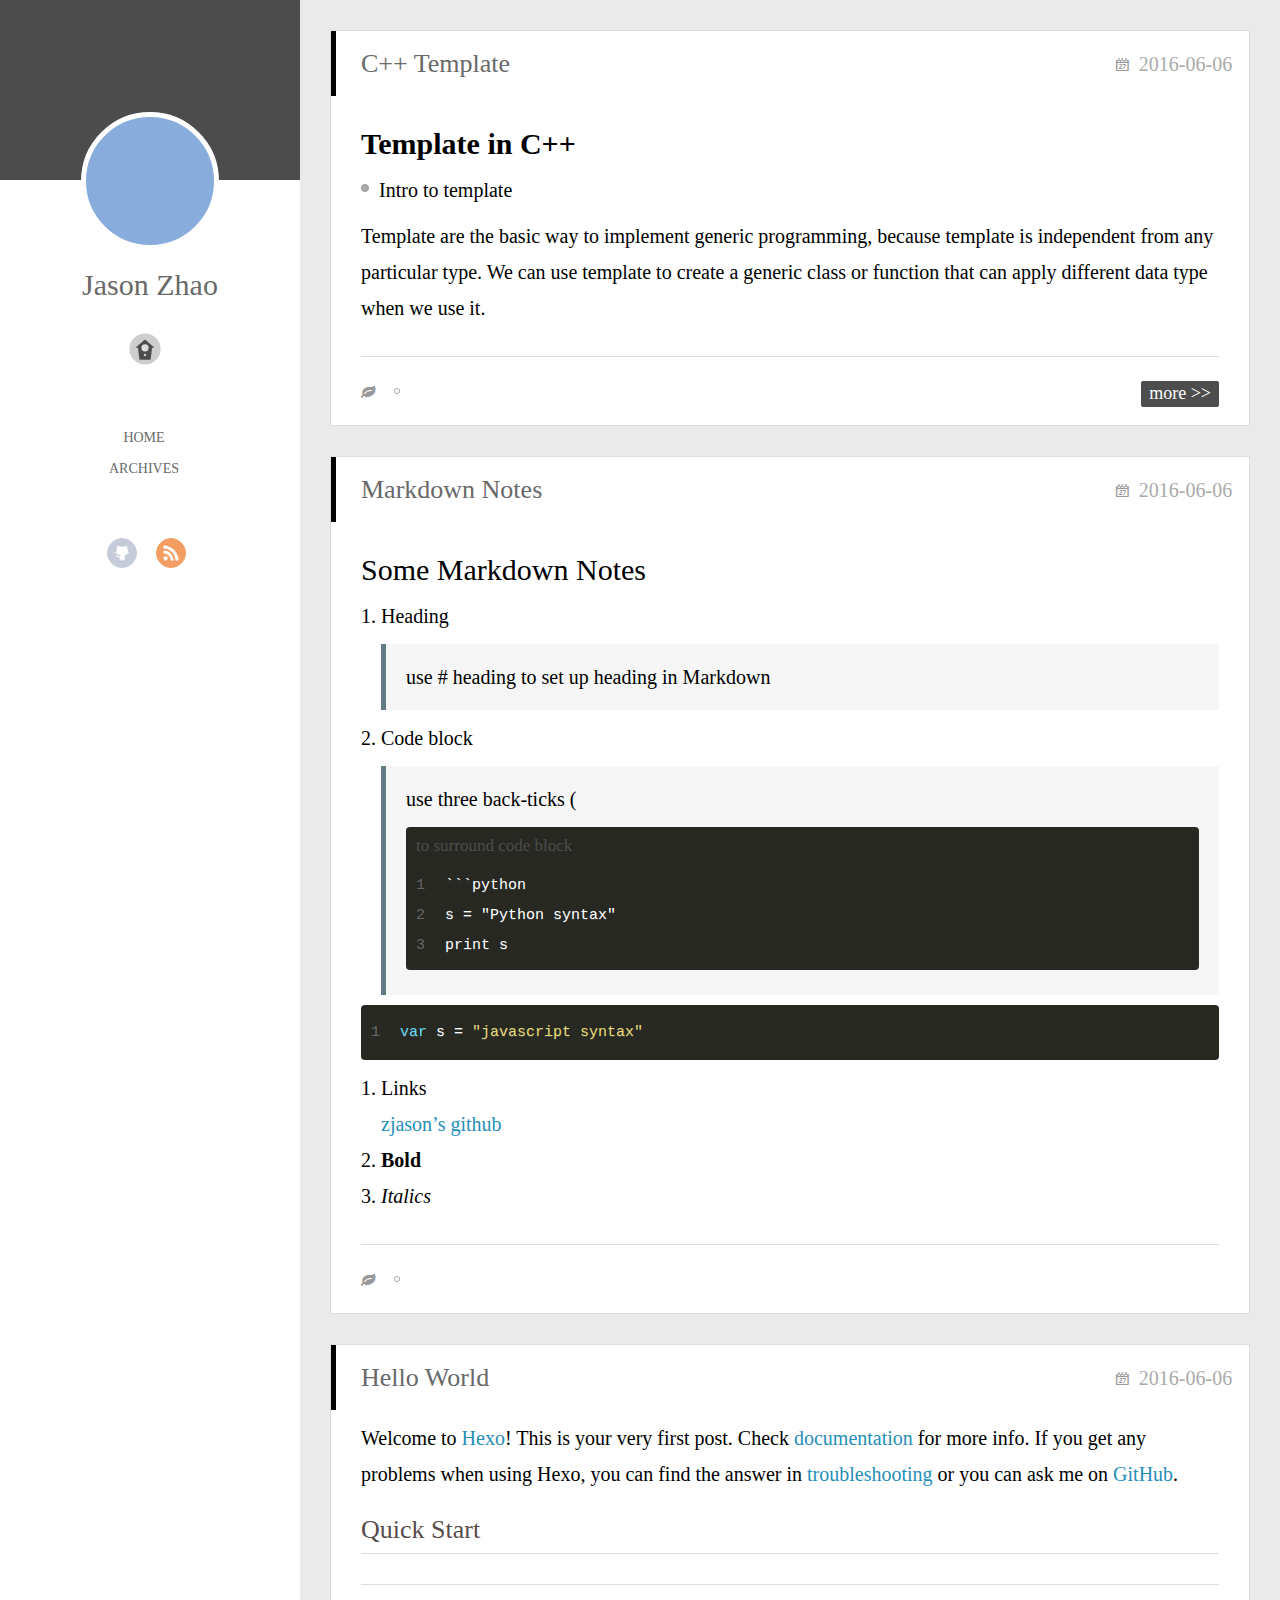
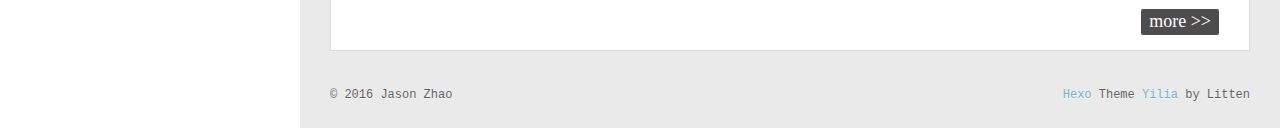
==== index.html @ d7d773a9 "Site updated: 2016-06-06 15:11:23" ====
<!DOCTYPE html>
<html>
<head>
  <meta charset="utf-8">
  
  <meta http-equiv="X-UA-Compatible" content="IE=edge" >
  <title>Hexo</title>
  <meta name="viewport" content="width=device-width, initial-scale=1, maximum-scale=1">
  <meta name="description">
<meta property="og:type" content="website">
<meta property="og:title" content="Hexo">
<meta property="og:url" content="http://yoursite.com/index.html">
<meta property="og:site_name" content="Hexo">
<meta property="og:description">
<meta name="twitter:card" content="summary">
<meta name="twitter:title" content="Hexo">
<meta name="twitter:description">
  
    <link rel="alternative" href="/atom.xml" title="Hexo" type="application/atom+xml">
  
  
    <link rel="icon" href="/favicon.png">
  
  <link rel="stylesheet" href="/css/style.css">
</head>

<body>
  <div id="container">
    <div class="left-col">
    <div class="overlay"></div>
<div class="intrude-less">
	<header id="header" class="inner">
		<a href="/" class="profilepic">
			
			<img lazy-src="/source/img/death.jpg" class="js-avatar">
			
		</a>

		<hgroup>
		  <h1 class="header-author"><a href="/">Jason Zhao</a></h1>
		</hgroup>

		

		
			<div class="switch-btn">
				<div class="icon">
					<div class="icon-ctn">
						<div class="icon-wrap icon-house" data-idx="0">
							<div class="birdhouse"></div>
							<div class="birdhouse_holes"></div>
						</div>
						<div class="icon-wrap icon-ribbon hide" data-idx="1">
							<div class="ribbon"></div>
						</div>
						
						<div class="icon-wrap icon-link hide" data-idx="2">
							<div class="loopback_l"></div>
							<div class="loopback_r"></div>
						</div>
						
						
						<div class="icon-wrap icon-me hide" data-idx="3">
							<div class="user"></div>
							<div class="shoulder"></div>
						</div>
						
					</div>
					
				</div>
				<div class="tips-box hide">
					<div class="tips-arrow"></div>
					<ul class="tips-inner">
						<li>Menu</li>
						<li>Tags</li>
						
						<li>Links</li>
						
						
						<li>Über</li>
						
					</ul>
				</div>
			</div>
		

		<div class="switch-area">
			<div class="switch-wrap">
				<section class="switch-part switch-part1">
					<nav class="header-menu">
						<ul>
						
							<li><a href="/">Home</a></li>
				        
							<li><a href="/archives">Archives</a></li>
				        
						</ul>
					</nav>
					<nav class="header-nav">
						<div class="social">
							
								<a class="github" target="_blank" href="https://github.com/zjason" title="github">github</a>
					        
								<a class="rss" target="_blank" href="#" title="rss">rss</a>
					        
						</div>
					</nav>
				</section>
				
				
				<section class="switch-part switch-part2">
					<div class="widget tagcloud" id="js-tagcloud">
						<a href="/tags/C/" style="font-size: 10px;">C++</a> <a href="/tags/Notes/" style="font-size: 10px;">Notes</a>
					</div>
				</section>
				
				
				
				<section class="switch-part switch-part3">
					<div id="js-friends">
					
			          <a target="_blank" class="main-nav-link switch-friends-link" href="http://localhost:4000/">奥巴马的博客</a>
			        
			          <a target="_blank" class="main-nav-link switch-friends-link" href="http://localhost:4000/">卡卡的美丽传说</a>
			        
			          <a target="_blank" class="main-nav-link switch-friends-link" href="http://localhost:4000/">本泽马的博客</a>
			        
			          <a target="_blank" class="main-nav-link switch-friends-link" href="http://localhost:4000/">吉格斯的博客</a>
			        
			          <a target="_blank" class="main-nav-link switch-friends-link" href="http://localhost:4000/">习大大大不同</a>
			        
			          <a target="_blank" class="main-nav-link switch-friends-link" href="http://localhost:4000/">托蒂的博客</a>
			        
			        </div>
				</section>
				

				
				
				<section class="switch-part switch-part4">
				
					<div id="js-aboutme">我是谁，我从哪里来，我到哪里去？我就是我，是颜色不一样的吃货…</div>
				</section>
				
			</div>
		</div>
	</header>				
</div>

    </div>
    <div class="mid-col">
      <nav id="mobile-nav">
  	<div class="overlay">
  		<div class="slider-trigger"></div>
  		<h1 class="header-author js-mobile-header hide">Jason Zhao</h1>
  	</div>
	<div class="intrude-less">
		<header id="header" class="inner">
			<div class="profilepic">
			
				<img lazy-src="/source/img/death.jpg" class="js-avatar">
			
			</div>
			<hgroup>
			  <h1 class="header-author">Jason Zhao</h1>
			</hgroup>
			
			<nav class="header-menu">
				<ul>
				
					<li><a href="/">Home</a></li>
		        
					<li><a href="/archives">Archives</a></li>
		        
		        <div class="clearfix"></div>
				</ul>
			</nav>
			<nav class="header-nav">
				<div class="social">
					
						<a class="github" target="_blank" href="https://github.com/zjason" title="github">github</a>
			        
						<a class="rss" target="_blank" href="#" title="rss">rss</a>
			        
				</div>
			</nav>
		</header>				
	</div>
</nav>

      <div class="body-wrap">
  
    <article id="post-C-Template" class="article article-type-post" itemscope itemprop="blogPost">
  
    <div class="article-meta">
      <a href="/2016/06/06/C-Template/" class="article-date">
  	<time datetime="2016-06-06T18:09:44.000Z" itemprop="datePublished">2016-06-06</time>
</a>
    </div>
  
  <div class="article-inner">
    
      <input type="hidden" class="isFancy" />
    
    
      <header class="article-header">
        
  
    <h1 itemprop="name">
      <a class="article-title" href="/2016/06/06/C-Template/">C++ Template</a>
    </h1>
  

      </header>
      
    
    <div class="article-entry" itemprop="articleBody">
      
        <h1 id="Template-in-C"><a href="#Template-in-C" class="headerlink" title="Template in C++"></a><strong>Template in C++</strong></h1><ul>
<li><p>Intro to template</p>
<p>Template are the basic way to implement generic programming, because template is independent from any particular type. We can use template to create a generic class or function that can apply different data type when we use it.
      
    </div>
    
    <div class="article-info article-info-index">
      
      
	<div class="article-tag tagcloud">
		<ul class="article-tag-list"><li class="article-tag-list-item"><a class="article-tag-list-link" href="/tags/C/">C++</a></li></ul>
	</div>

      

      
        <p class="article-more-link">
          <a  href="/2016/06/06/C-Template/#more">more >></a>
        </p>
      
      <div class="clearfix"></div>
    </div>
    
  </div>
  
</article>









  
    <article id="post-Markdown-Notes" class="article article-type-post" itemscope itemprop="blogPost">
  
    <div class="article-meta">
      <a href="/2016/06/06/Markdown-Notes/" class="article-date">
  	<time datetime="2016-06-06T18:08:31.000Z" itemprop="datePublished">2016-06-06</time>
</a>
    </div>
  
  <div class="article-inner">
    
      <input type="hidden" class="isFancy" />
    
    
      <header class="article-header">
        
  
    <h1 itemprop="name">
      <a class="article-title" href="/2016/06/06/Markdown-Notes/">Markdown Notes</a>
    </h1>
  

      </header>
      
    
    <div class="article-entry" itemprop="articleBody">
      
        <h1 id="Some-Markdown-Notes"><a href="#Some-Markdown-Notes" class="headerlink" title="Some Markdown Notes"></a>Some Markdown Notes</h1><ol>
<li><p>Heading</p>
<blockquote>
<p>use # heading to set up heading in Markdown</p>
</blockquote>
</li>
<li><p>Code block</p>
<blockquote>
<p>use three back-ticks (<figure class="highlight plain"><figcaption><span>to surround code block</span></figcaption><table><tr><td class="gutter"><pre><span class="line">1</span><br><span class="line">2</span><br><span class="line">3</span><br></pre></td><td class="code"><pre><span class="line">```python</span><br><span class="line">s = &quot;Python syntax&quot;</span><br><span class="line">print s</span><br></pre></td></tr></table></figure></p>
</blockquote>
</li>
</ol>
<figure class="highlight javascript"><table><tr><td class="gutter"><pre><span class="line">1</span><br></pre></td><td class="code"><pre><span class="line"><span class="keyword">var</span> s = <span class="string">"javascript syntax"</span></span><br></pre></td></tr></table></figure>
<ol>
<li>Links<br><a href="https://github.com/zjason" target="_blank" rel="external">zjason’s github</a></li>
<li><strong>Bold</strong></li>
<li><em>Italics</em></li>
</ol>

      
    </div>
    
    <div class="article-info article-info-index">
      
      
	<div class="article-tag tagcloud">
		<ul class="article-tag-list"><li class="article-tag-list-item"><a class="article-tag-list-link" href="/tags/Notes/">Notes</a></li></ul>
	</div>

      

      
      <div class="clearfix"></div>
    </div>
    
  </div>
  
</article>









  
    <article id="post-hello-world" class="article article-type-post" itemscope itemprop="blogPost">
  
    <div class="article-meta">
      <a href="/2016/06/06/hello-world/" class="article-date">
  	<time datetime="2016-06-06T17:46:12.000Z" itemprop="datePublished">2016-06-06</time>
</a>
    </div>
  
  <div class="article-inner">
    
      <input type="hidden" class="isFancy" />
    
    
      <header class="article-header">
        
  
    <h1 itemprop="name">
      <a class="article-title" href="/2016/06/06/hello-world/">Hello World</a>
    </h1>
  

      </header>
      
    
    <div class="article-entry" itemprop="articleBody">
      
        <p>Welcome to <a href="https://hexo.io/">Hexo</a>! This is your very first post. Check <a href="https://hexo.io/docs/">documentation</a> for more info. If you get any problems when using Hexo, you can find the answer in <a href="https://hexo.io/docs/troubleshooting.html">troubleshooting</a> or you can ask me on <a href="https://github.com/hexojs/hexo/issues">GitHub</a>.</p>
<h2 id="Quick-Start"><a href="#Quick-Start" class="headerlink" title="Quick Start"></a>Quick Start
      
    </div>
    
    <div class="article-info article-info-index">
      
      
      

      
        <p class="article-more-link">
          <a  href="/2016/06/06/hello-world/#more">more >></a>
        </p>
      
      <div class="clearfix"></div>
    </div>
    
  </div>
  
</article>









  
  
</div>
      <footer id="footer">
  <div class="outer">
    <div id="footer-info">
    	<div class="footer-left">
    		&copy; 2016 Jason Zhao
    	</div>
      	<div class="footer-right">
      		<a href="http://hexo.io/" target="_blank">Hexo</a>  Theme <a href="https://github.com/litten/hexo-theme-yilia" target="_blank">Yilia</a> by Litten
      	</div>
    </div>
  </div>
</footer>
    </div>
    
  <link rel="stylesheet" href="/fancybox/jquery.fancybox.css">


<script>
	var yiliaConfig = {
		fancybox: true,
		mathjax: true,
		animate: true,
		isHome: true,
		isPost: false,
		isArchive: false,
		isTag: false,
		isCategory: false,
		open_in_new: false
	}
</script>
<script src="http://7.url.cn/edu/jslib/comb/require-2.1.6,jquery-1.9.1.min.js"></script>
<script src="/js/main.js"></script>






<script type="text/x-mathjax-config">
MathJax.Hub.Config({
    tex2jax: {
        inlineMath: [ ['$','$'], ["\\(","\\)"]  ],
        processEscapes: true,
        skipTags: ['script', 'noscript', 'style', 'textarea', 'pre', 'code']
    }
});

MathJax.Hub.Queue(function() {
    var all = MathJax.Hub.getAllJax(), i;
    for(i=0; i < all.length; i += 1) {
        all[i].SourceElement().parentNode.className += ' has-jax';                 
    }       
});
</script>

<script type="text/javascript" src="http://cdn.mathjax.org/mathjax/latest/MathJax.js?config=TeX-AMS-MML_HTMLorMML">
</script>


  </div>
</body>
</html>
---- css/style.css ----
body {
  width: 100%;
}
body:before,
body:after {
  content: "";
  display: table;
}
body:after {
  clear: both;
}
@font-face {
  font-family: 'FontAwesome';
  src: url("fonts/fontawesome-webfont.eot");
  src: url("fonts/fontawesome-webfont.eot?#iefix") format("embedded-opentype"), url("fonts/fontawesome-webfont.woff") format("woff"), url("fonts/fontawesome-webfont.ttf") format("truetype"), url("fonts/fontawesome-webfont.svgz#FontAwesomeRegular") format("svg"), url("fonts/fontawesome-webfont.svg#FontAwesomeRegular") format("svg");
  font-weight: normal;
  font-style: normal;
}
html,
body,
div,
span,
applet,
object,
iframe,
h1,
h2,
h3,
h4,
h5,
h6,
p,
blockquote,
pre,
a,
abbr,
acronym,
address,
big,
cite,
code,
del,
dfn,
em,
img,
ins,
kbd,
q,
s,
samp,
small,
strike,
strong,
sub,
sup,
tt,
var,
dl,
dt,
dd,
ol,
ul,
li,
fieldset,
form,
label,
legend,
table,
caption,
tbody,
tfoot,
thead,
tr,
th,
td {
  margin: 0;
  padding: 0;
  border: 0;
  outline: 0;
  font-weight: inherit;
  font-style: inherit;
  font-family: inherit;
  font-size: 100%;
  vertical-align: baseline;
}
body {
  line-height: 1;
  color: #000;
  background: #fff;
}
ol,
ul {
  list-style: none;
}
table {
  border-collapse: separate;
  border-spacing: 0;
  vertical-align: middle;
}
caption,
th,
td {
  text-align: left;
  font-weight: normal;
  vertical-align: middle;
}
a img {
  border: none;
}
ol {
  list-style: decimal;
  padding-left: 20px;
}
ul {
  list-style: none;
}
input,
button {
  margin: 0;
  padding: 0;
}
input::-moz-focus-inner,
button::-moz-focus-inner {
  border: 0;
  padding: 0;
}
@font-face {
  font-family: FontAwesome;
  font-style: normal;
  font-weight: normal;
  src: url("fonts/fontawesome-webfont.eot?v=#4.0.3");
  src: url("fonts/fontawesome-webfont.eot?#iefix&v=#4.0.3") format("embedded-opentype"), url("fonts/fontawesome-webfont.woff?v=#4.0.3") format("woff"), url("fonts/fontawesome-webfont.ttf?v=#4.0.3") format("truetype"), url("fonts/fontawesome-webfont.svg#fontawesomeregular?v=#4.0.3") format("svg");
}
html,
body,
#container {
  height: 100%;
}
body {
  background: #fff;
  color: #000;
  -webkit-overflow-scrolling: touch;
}
h1,
h2,
h3 {
  display: block;
}
h1 {
  font-size: 1.5em;
}
h2 {
  font-size: 1.3em;
}
h3 {
  font-size: 1.1em;
}
h4,
h5,
h6 {
  font-size: 1em;
}
a {
  text-decoration: none;
  outline-width: 0;
  color: #258fb8;
  outline: none;
}
.alignleft {
  float: left;
}
.alignright {
  float: right;
}
.clearfix {
  *zoom: 1;
}
.clearfix:after {
  content: "";
  display: table;
  clear: both;
}
.inner {
  width: 1000px;
  margin: 0 auto;
}
.hide {
  display: none;
}
@media screen and (max-width: 1040px) {
  .inner {
    width: 100%;
  }
}
#container {
  position: relative;
  min-height: 100%;
}
#container #mobile-nav {
  display: none;
}
#container #mobile-nav .overlay {
  height: 110px;
  position: absolute;
  width: 100%;
  background: #4d4d4d;
}
#container #mobile-nav .overlay.fixed {
  position: fixed;
  height: 42px;
  z-index: 99;
}
#container #mobile-nav #header {
  padding: 10px 0 0 0;
}
#container #mobile-nav #header .profilepic {
  display: block;
  position: relative;
  z-index: 100;
}
#container #mobile-nav #header .header-menu {
  height: auto;
  margin: 10px;
}
#container #mobile-nav #header .header-menu ul {
  text-align: center;
  cursor: default;
}
#container #mobile-nav #header .header-menu li {
  display: inline-block;
  margin: 3px;
}
#container .left-col {
  background: #fff;
  width: 300px;
  position: fixed;
  opacity: 1;
  -webkit-transition: all 0.2s ease-in;
  -moz-transition: all 0.2s ease-in;
  -ms-transition: all 0.2s ease-in;
  transition: all 0.2s ease-in;
  height: 100%;
}
#container .left-col .overlay {
  width: 100%;
  height: 180px;
  background-color: #000;
  position: absolute;
  opacity: 0.7;
}
#container .left-col .intrude-less {
  width: 76%;
  text-align: center;
  margin: 112px auto 0;
}
#container .mid-col {
  position: absolute;
  right: 0;
  min-height: 100%;
  background: #eaeaea;
  left: 300px;
  width: auto;
}
@media screen and (max-width: 800px) {
  #container .left-col {
    display: none;
  }
  #container .mid-col {
    left: 0;
  }
  #container #header .header-nav {
    position: relative;
  }
  #container .header-author.fixed {
    position: fixed;
    top: -13px;
    width: 100%;
    color: #ddd;
  }
  #container .overlay .slider-trigger {
    position: absolute;
    z-index: 101;
    bottom: 0;
    left: 0;
    width: 42px;
    height: 42px;
  }
  #container .overlay .slider-trigger:hover {
    background: #444;
  }
  #container .overlay .slider-trigger:before {
    color: #ddd;
    content: "\f00b";
    font: 16px FontAwesome;
    width: 16px;
    height: 16px;
    margin-left: 9px;
    margin-top: 14px;
    display: block;
  }
  #container .article-header {
    border-left: none;
    padding: 0;
    border-bottom: 1px dotted #ddd;
  }
  #container .article-header h1 {
    margin-bottom: 10px;
  }
  #container .header-subtitle {
    padding: 0 24px;
  }
  #container .article-info-index.article-info {
    padding-top: 10px;
    margin: 0;
    border-top: 1px solid #ddd;
  }
  #container .article-info-post.article-info {
    margin: 0;
    padding-top: 10px;
    border: none;
  }
  #container .article-more-link a {
    float: right;
  }
  #container #viewer-box .viewer-box-l {
    font-size: 14px;
  }
  #container .article {
    padding: 10px;
    margin: 10px;
    font-size: 14px;
  }
  #container .article .article-entry {
    padding-left: 0;
    padding-right: 0;
    padding-top: 10px;
  }
  #container .article .article-title {
    font-size: 18px;
    max-width: 185px;
    display: block;
    margin: 0;
  }
  #container .article .article-meta {
    width: auto;
    height: 30px;
    margin-top: -5px;
    position: ralative;
  }
  #container .article .article-meta .article-date {
    font-size: 12px;
    -webkit-border-radius: 0;
    border-radius: 0;
    color: #666;
    background: none;
    height: auto;
    padding: 0;
    margin: 0;
    width: 100%;
    text-align: left;
    margin-left: 10px;
  }
  #container .article .article-meta .article-date time {
    width: auto;
    float: right;
    margin-right: 10px;
  }
  #container .article .article-meta .article-tag-list {
    margin-top: 7px;
    position: absolute;
    right: 10px;
    top: 0;
  }
  #container .article .article-meta .article-tag-list:before {
    float: left;
    margin-top: 1px;
    left: 0;
  }
  #container .article .article-meta .article-tag-list .article-tag-list-item {
    float: left;
    padding-left: 0;
    width: auto;
    max-width: 83px;
  }
  #container .article .article-meta .article-category {
    margin-top: 7px;
    position: absolute;
    right: 10px;
    top: -30px;
  }
  #container .article .article-meta .article-category:before {
    float: left;
    margin-top: 1px;
    left: 15px;
  }
  #container .article .article-meta .article-category .article-category-link {
    max-width: 83px;
    width: auto;
    padding-left: 10px;
  }
  #container .article .article-nav-link-wrap {
    margin: 5px 0;
  }
  #container .article .article-nav-link-wrap strong {
    float: left;
    margin-right: 5px;
  }
  #container .article #article-nav-older {
    float: none;
    display: block;
  }
  #container .share {
    padding: 3px 10px;
  }
  #container .duoshuo {
    padding: 0 13px;
  }
  #container #disqus_thread {
    padding: 0 13px;
  }
  #container #mobile-nav {
    display: block;
  }
  #container #page-nav .extend {
    opacity: 1;
  }
  #container .instagram .open-ins {
    left: 2px;
    top: -30px;
    color: #aaa;
  }
  #container .info-on-right {
    float: initial;
  }
  #container .archives-wrap {
    margin: 10px 10px 0px;
    padding: 10px;
  }
  #container .archives-wrap .archive-article-title {
    font-size: 14px;
  }
  #container .archives-wrap .archive-year-wrap {
    position: relative;
    padding: 0 0 0 0;
  }
  #container .archives-wrap .archive-year-wrap a {
    padding: 0 0 0 0;
  }
  #container .archives-wrap .article-meta .archive-article-date {
    font-size: 12px;
    margin-right: 10px;
    margin-top: -5px;
  }
  #container .archives-wrap .article-meta .article-tag-list-link {
    font-size: 12px;
  }
  #container .archives .archive-article {
    padding: 10px 0;
    margin-left: 0;
  }
  #container #footer .footer-left {
    float: initial;
    margin-bottom: 10px;
  }
  #container #footer .footer-right {
    float: initial;
  }
}
.header-author {
  text-align: center;
  margin: 0.67em 0;
  font-family: Roboto, "Roboto", serif;
  font-size: 30px;
  -webkit-transition: 0.3s;
  -moz-transition: 0.3s;
  -ms-transition: 0.3s;
  transition: 0.3s;
}
#header {
  width: 100%;
}
#header a {
  color: #696969;
}
#header a:hover {
  color: #b0a0aa;
}
#header .profilepic {
  text-align: center;
  display: block;
  border: 5px solid #fff;
  -webkit-border-radius: 300px;
  border-radius: 300px;
  width: 128px;
  height: 128px;
  margin: 0 auto;
  position: relative;
  overflow: hidden;
  background: #88acdb;
  -webkit-transition: all 0.2s ease-in;
  display: -webkit-box;
  -webkit-box-orient: horizontal;
  -webkit-box-pack: center;
  -webkit-box-align: center;
  text-align: center;
}
#header .profilepic img {
  width: 20%;
  height: 20%;
  -webkit-border-radius: 300px;
  border-radius: 300px;
  opacity: 0;
  -webkit-transition: all 0.2s ease-in;
}
#header .profilepic img.show {
  width: 100%;
  height: 100%;
  opacity: 1;
}
#header .header-subtitle {
  text-align: center;
  color: #999;
  font-size: 14px;
  line-height: 25px;
  overflow: hidden;
  text-overflow: ellipsis;
  display: -webkit-box;
  -webkit-line-clamp: 2;
  -webkit-box-orient: vertical;
}
#header .header-menu {
  font-weight: 300;
  line-height: 31px;
  cursor: pointer;
  text-transform: uppercase;
  float: none;
  min-height: 150px;
  margin-left: -12px;
  text-align: center;
  display: -webkit-box;
  -webkit-box-orient: horizontal;
  -webkit-box-pack: center;
  -webkit-box-align: center;
}
#header .header-menu li {
  cursor: default;
}
#header .header-menu li a {
  font-size: 14px;
  min-width: 300px;
}
#header .switch-area {
  position: relative;
  width: 100%;
  overflow: hidden;
  min-height: 500px;
  font-size: 14px;
}
#header .switch-area .switch-wrap {
  -webkit-transition: -webkit-transform 0.3s ease-in;
  -moz-transition: -moz-transform 0.3s ease-in;
  -ms-transition: -ms-transform 0.3s ease-in;
  transition: transform 0.3s ease-in;
  position: relative;
}
#header .turn-left {
  -webkit-transform: translate(-100%, 0);
  -moz-transform: translate(-100%, 0);
  -ms-transform: translate(-100%, 0);
  transform: translate(-100%, 0);
}
#header .header-nav {
  width: 100%;
  position: absolute;
  -webkit-transition: -webkit-transform 0.3s ease-in;
  -moz-transition: -moz-transform 0.3s ease-in;
  -ms-transition: -ms-transform 0.3s ease-in;
  transition: transform 0.3s ease-in;
}
#header .header-nav .social {
  margin-right: 15px;
  margin-top: 10px;
  text-align: center;
}
#header .header-nav .social a {
  -webkit-border-radius: 50%;
  border-radius: 50%;
  display: -moz-inline-stack;
  display: inline-block;
  vertical-align: middle;
  *vertical-align: auto;
  zoom: 1;
  *display: inline;
  text-indent: -9999px;
  margin: 0 8px 15px 8px;
  opacity: 0.7;
  width: 28px;
  height: 28px;
  -webkit-transition: 0.3s;
  -moz-transition: 0.3s;
  -ms-transition: 0.3s;
  transition: 0.3s;
}
#header .header-nav .social a:hover {
  opacity: 1;
}
#header .header-nav .social a:last-of-type {
  margin-right: 0;
}
#header .header-nav .social a.weibo {
  background: url("/img/weibo.png") center no-repeat #aaf;
  border: 1px solid #aaf;
}
#header .header-nav .social a.weibo:hover {
  border: 1px solid #aaf;
}
#header .header-nav .social a.rss {
  background: url("/img/rss.png") center no-repeat #ef7522;
  border: 1px solid #ef7522;
}
#header .header-nav .social a.rss:hover {
  border: 1px solid #cf5d0f;
}
#header .header-nav .social a.github {
  background: url("/img/github.png") center no-repeat #afb6ca;
  border: 1px solid #afb6ca;
}
#header .header-nav .social a.github:hover {
  border: 1px solid #909ab6;
}
#header .header-nav .social a.facebook {
  background: url("/img/facebook.png") center no-repeat #3b5998;
  border: 1px solid #3b5998;
}
#header .header-nav .social a.facebook:hover {
  border: 1px solid #2d4373;
}
#header .header-nav .social a.google {
  background: url("/img/google.png") center no-repeat #c83d20;
  border: 1px solid #c83d20;
}
#header .header-nav .social a.google:hover {
  border: 1px solid #9c3019;
}
#header .header-nav .social a.twitter {
  background: url("/img/twitter.png") center no-repeat #55cff8;
  border: 1px solid #55cff8;
}
#header .header-nav .social a.twitter:hover {
  border: 1px solid #24c1f6;
}
#header .header-nav .social a.linkedin {
  background: url("/img/linkedin.png") center no-repeat #005a87;
  border: 1px solid #005a87;
}
#header .header-nav .social a.linkedin:hover {
  border: 1px solid #006b98;
}
#header .header-nav .social a.zhihu {
  background: url("/img/zhihu.png") center no-repeat #0078d8;
  border: 1px solid #0078d8;
}
#header .header-nav .social a.zhihu:hover {
  border: 1px solid #0078d8;
}
#header .header-nav .social a.douban {
  background: url("/img/douban.png") center no-repeat #06c611;
  border: 1px solid #06c611;
}
#header .header-nav .social a.douban:hover {
  border: 1px solid #06c611;
}
#header .header-nav .social a.mail {
  background: url("/img/mail.png") center no-repeat #005a87;
  border: 1px solid #005a87;
}
#header .header-nav .social a.mail:hover {
  border: 1px solid #006b98;
}
#header .switch-part {
  width: 100%;
  position: absolute;
}
#header .switch-part1 {
  left: 0;
}
#header .switch-part2 {
  left: 100%;
  top: 20px;
  overlay-x: hidden;
  overflow-y: auto;
  max-height: 200px;
}
#header .switch-part3 {
  left: 200%;
  line-height: 30px;
}
#header .switch-part3 .switch-friends-link {
  margin-right: 9px;
  -webkit-border-radius: 3px;
  border-radius: 3px;
  padding: 5px;
}
#header .switch-part3 .switch-friends-link:hover {
  background: #88acdb;
  color: #fff;
}
#header .switch-part4 {
  left: 300%;
  text-align: left;
  line-height: 30px;
}
.duoshuo {
  padding: 0 40px;
}
#disqus_thread {
  padding: 0 40px;
}
.archives-wrap {
  position: relative;
  margin: 0 30px;
  padding-right: 60px;
  border-bottom: 1px solid #eee;
  background: #fff;
}
.archives-wrap:first-child {
  margin-top: 30px;
}
.archives-wrap:last-child {
  margin-bottom: 80px;
}
.archives-wrap .archive-year-wrap {
  line-height: 35px;
  width: 200px;
  position: absolute;
  padding-top: 15px;
  font-size: 1.8em;
}
.archives-wrap .archive-year-wrap a {
  color: #666;
  font-weight: bold;
  padding-left: 48px;
}
.archives {
  position: relative;
}
.archives .article-info {
  border: none;
}
.archives .archive-article {
  margin-left: 200px;
  padding: 20px 0;
  border-bottom: 1px solid #eee;
  border-top: 1px solid #fff;
  position: relative;
}
.archives .archive-article:first-child {
  border-top: none;
}
.archives .archive-article:last-child {
  border-bottom: none;
}
.archives .archive-article-title {
  font-size: 20px;
  color: #333;
  -webkit-transition: color 0.3s;
  -moz-transition: color 0.3s;
  -ms-transition: color 0.3s;
  transition: color 0.3s;
}
.archives .archive-article-title:hover {
  color: #657b83;
}
.archives .archive-article-title span {
  display: block;
  color: #a8a8a8;
  font-size: 16px;
  line-height: 14px;
  height: 7px;
  padding-left: 2px;
}
.archives .archive-article-title span:before {
  display: inline-block;
  content: "“";
  font-family: serif;
  font-size: 30px;
  float: left;
  margin: 4px 4px 0 -12px;
  color: #c8c8c8;
}
.archive-article-inner .archive-article-header {
  position: relative;
}
.archive-article-inner .article-meta {
  position: relative;
  float: right;
  margin-top: -10px;
  color: #555;
  background: none;
  text-align: right;
  width: auto;
}
.archive-article-inner .article-meta .article-date time {
  color: #aaa;
}
.archive-article-inner .article-meta .archive-article-date,
.archive-article-inner .article-meta .article-tag-list {
  margin-right: 30px;
  display: -moz-inline-stack;
  display: inline-block;
  vertical-align: middle;
  zoom: 1;
  color: #666;
  font-size: 18px;
}
.archive-article-inner .article-meta .archive-article-date {
  cursor: default;
  font-size: 16px;
  margin-bottom: 5px;
  margin-top: -10px;
}
.archive-article-inner .article-meta .archive-article-date time:before {
  content: "\f073";
  color: #999;
  position: relative;
  margin-right: 10px;
  font: 16px FontAwesome;
}
.archive-article-inner .article-meta .article-category:before {
  float: left;
  margin-top: 1px;
  left: 15px;
}
.archive-article-inner .article-meta .article-category .article-category-link {
  width: auto;
  max-width: 83px;
  padding-left: 10px;
}
.archive-article-inner .article-meta .article-tag-list {
  margin-top: 0px;
}
.archive-article-inner .article-meta .article-tag-list:before {
  left: 15px;
}
.archive-article-inner .article-meta .article-tag-list .article-tag-list-item {
  display: inline-block;
  width: auto;
  max-width: 83px;
  padding-left: 8px;
  font-size: 16px;
}
.body-wrap {
  font-size: 20px;
  margin-bottom: 80px;
}
.article {
  margin: 30px;
  position: relative;
  border: 1px solid #ddd;
  background: #fff;
  -webkit-transition: all 0.2s ease-in;
}
.article.show {
  visibility: visible;
  -webkit-animation: cd-bounce-1 0.6s;
  -moz-animation: cd-bounce-1 0.6s;
  -webkit-animation: cd-bounce-1 0.6s;
  -moz-animation: cd-bounce-1 0.6s;
  -ms-animation: cd-bounce-1 0.6s;
  animation: cd-bounce-1 0.6s;
}
.article.hidden {
  visibility: hidden;
}
.article img {
  max-width: 100%;
}
@-webkit-keyframes cd-bounce-1 {
  0% {
    opacity: 0;
    -webkit-transform: scale(1);
  }
  60% {
    opacity: 1;
    -webkit-transform: scale(1.01);
  }
  100% {
    -webkit-transform: scale(1);
  }
}
@-moz-keyframes cd-bounce-1 {
  0% {
    opacity: 0;
    -moz-transform: scale(1);
  }
  60% {
    opacity: 1;
    -moz-transform: scale(1.01);
  }
  100% {
    -moz-transform: scale(1);
  }
}
.article-index {
  margin-left: 200px;
  padding: 15px 0;
  margin-right: 75px;
}
.article-index .brief {
  display: block;
  color: #a8a8a8;
  font-size: 18px;
  line-height: 14px;
  height: 7px;
  padding-left: 2px;
}
.article-index .brief:before {
  display: inline-block;
  content: "“";
  font-family: serif;
  font-size: 30px;
  float: left;
  margin: 4px 4px 0 -12px;
  color: #c8c8c8;
}
.article-title {
  color: #696969;
  margin-left: 0px;
  font-weight: 300;
  line-height: 35px;
  margin-bottom: 20px;
  font-size: 26px;
  -webkit-transition: color 0.3s;
  -moz-transition: color 0.3s;
  -o-transition: color 0.3s;
  -webkit-transition: color 0.3s;
  -moz-transition: color 0.3s;
  -ms-transition: color 0.3s;
  transition: color 0.3s;
}
.article-title:hover {
  color: #b0a0aa;
}
.article-inner {
  position: relative;
  margin-bottom: 20px;
}
.article-header {
  border-left: 5px solid;
  padding: 15px 0px 15px 25px;
}
.article-info.info-on-right {
  margin: 10px 0 0 0;
  float: right;
}
.article-info-index.article-info {
  padding-top: 20px;
  margin: 30px 30px 0 30px;
  border-top: 1px solid #ddd;
}
.article-info-post.article-info {
  padding: 0;
  border: none;
  margin: -30px 0 20px 30px;
}
.article-entry {
  line-height: 1.8em;
  padding-right: 30px;
  padding-left: 30px;
}
.article-entry p {
  margin-top: 10px;
}
.article-entry p code,
.article-entry li code {
  padding: 1px 3px;
  margin: 0 3px;
  background: #ddd;
  border: 1px solid #ccc;
  font-family: Menlo, Monaco, "Andale Mono", "lucida console", "Courier New", monospace;
  word-wrap: break-word;
  font-size: 20px;
}
.article-entry blockquote {
  background: #ddd;
  border-left: 5px solid #ccc;
  padding: 15px 20px;
  margin-top: 10px;
  border-left: 5px solid #657b83;
  background: #f6f6f6;
}
.article-entry blockquote p {
  margin-top: 0;
}
.article-entry em {
  font-style: italic;
}
.article-entry ul li:before {
  content: "";
  width: 6px;
  height: 6px;
  border: 1px solid #999;
  -webkit-border-radius: 10px;
  border-radius: 10px;
  background: #aaa;
  display: inline-block;
  margin-right: 10px;
  float: left;
  margin-top: 12px;
}
.article-entry ul,
.article-entry ol {
  font-size: 20px;
  margin: 10px 0px;
}
.article-entry li ul,
.article-entry li ol {
  margin-left: 30px;
}
.article-entry li ul li:before,
.article-entry li ol li:before {
  content: "";
  background: #dedede;
}
.article-entry h1 {
  margin-top: 30px;
}
.article-entry h2 {
  margin-top: 20px;
  font-weight: 300;
  color: #574c4c;
  padding-bottom: 5px;
  border-bottom: 1px solid #ddd;
}
.article-entry h3,
.article-entry h4,
.article-entry h5,
.article-entry h6 {
  margin-top: 20px;
  font-weight: 300;
  color: #574c4c;
  padding-bottom: 5px;
  border-bottom: 1px solid #ddd;
}
.article-entry video {
  max-width: 100%;
}
.article-entry strong {
  font-weight: bold;
}
.article-entry .caption {
  display: block;
  font-size: 0.8em;
  color: #aaa;
}
.article-entry hr {
  height: 0;
  margin-top: 20px;
  margin-bottom: 20px;
  border-left: 0;
  border-right: 0;
  border-top: 1px solid #ddd;
  border-bottom: 1px solid #fff;
}
.article-entry pre {
  font-size: 1/0.9em;
  line-height: 1.5;
  margin-top: 10px;
  padding: 5px 15px;
  overflow-x: auto;
  color: #657b83;
  font-size: 16px;
  border: 1px solid #ccc;
  text-shadow: 0 1px #444;
  font-family: Menlo, Monaco, "Andale Mono", "lucida console", "Courier New", monospace;
}
.article-entry pre code {
  font-size: 14px;
}
.article-entry table {
  width: 100%;
  border: 1px solid #dedede;
  margin: 15px 0;
  border-collapse: collapse;
}
.article-entry table tr,
.article-entry table td {
  height: 35px;
}
.article-entry table thead tr {
  background: #f8f8f8;
}
.article-entry table tbody tr:hover {
  background: #efefef;
}
.article-entry table td,
.article-entry table th {
  border: 1px solid #dedede;
  padding: 0 10px;
}
.article-entry figure table {
  border: none;
  width: auto;
  margin: 0;
}
.article-entry figure table tbody tr:hover {
  background: none;
}
.article-meta {
  width: 150px;
  font-size: 20px;
  text-align: right;
  position: absolute;
  right: 0;
  top: 23px;
  text-align: center;
  z-index: 1;
}
.article-meta time {
  color: #aaa;
}
.article-meta time:before {
  color: #999;
  content: "\f073";
  font: 17px FontAwesome;
  margin-right: 10px;
}
.article-more-link {
  margin-top: 5px;
  text-align: right;
}
.article-more-link a {
  background: #4d4d4d;
  color: #fff;
  font-size: 18px;
  padding: 2px 8px 4px;
  line-height: 16px;
  -webkit-border-radius: 2px;
  -moz-border-radius: 2px;
  -webkit-border-radius: 2px;
  border-radius: 2px;
  -webkit-transition: background 0.3s;
  -moz-transition: background 0.3s;
  -ms-transition: background 0.3s;
  transition: background 0.3s;
}
.article-more-link a:hover {
  background: #3c3c3c;
}
.article-more-link a.hidden {
  visibility: hidden;
}
#article-nav {
  margin: 80px 0 30px 0;
  padding-bottom: 10px;
}
#article-nav .article-nav-link-wrap {
  margin: 0px 30px 0px 30px;
  font-size: 20px;
  color: #333;
}
#article-nav .article-nav-link-wrap .article-nav-title {
  display: inline-block;
  font-size: 18px;
  color: #aaa;
  -webkit-transition: color 0.3s;
  -moz-transition: color 0.3s;
  -ms-transition: color 0.3s;
  transition: color 0.3s;
}
#article-nav .article-nav-link-wrap strong {
  background: #ddd;
  color: #fff;
  -webkit-border-radius: 100%;
  border-radius: 100%;
  width: 15px;
  height: 15px;
  display: inline-block;
  text-align: center;
  -webkit-transition: background 0.3s;
  -moz-transition: background 0.3s;
  -ms-transition: background 0.3s;
  transition: background 0.3s;
}
#article-nav .article-nav-link-wrap:hover strong {
  background: #4d4d4d;
}
#article-nav .article-nav-link-wrap:hover .article-nav-title {
  color: #4d4d4d;
}
#article-nav #article-nav-older {
  float: right;
}
@-moz-keyframes cd-bounce-1 {
  0% {
    opacity: 0;
    -webkit-transform: scale(1);
    -moz-transform: scale(1);
    -ms-transform: scale(1);
    -o-transform: scale(1);
    -webkit-transform: scale(1);
    -moz-transform: scale(1);
    -ms-transform: scale(1);
    transform: scale(1);
  }
  60% {
    opacity: 1;
    -webkit-transform: scale(1.01);
    -moz-transform: scale(1.01);
    -ms-transform: scale(1.01);
    -o-transform: scale(1.01);
    -webkit-transform: scale(1.01);
    -moz-transform: scale(1.01);
    -ms-transform: scale(1.01);
    transform: scale(1.01);
  }
  100% {
    -webkit-transform: scale(1);
    -moz-transform: scale(1);
    -ms-transform: scale(1);
    -o-transform: scale(1);
    -webkit-transform: scale(1);
    -moz-transform: scale(1);
    -ms-transform: scale(1);
    transform: scale(1);
  }
}
@-webkit-keyframes cd-bounce-1 {
  0% {
    opacity: 0;
    -webkit-transform: scale(1);
    -moz-transform: scale(1);
    -ms-transform: scale(1);
    -o-transform: scale(1);
    -webkit-transform: scale(1);
    -moz-transform: scale(1);
    -ms-transform: scale(1);
    transform: scale(1);
  }
  60% {
    opacity: 1;
    -webkit-transform: scale(1.01);
    -moz-transform: scale(1.01);
    -ms-transform: scale(1.01);
    -o-transform: scale(1.01);
    -webkit-transform: scale(1.01);
    -moz-transform: scale(1.01);
    -ms-transform: scale(1.01);
    transform: scale(1.01);
  }
  100% {
    -webkit-transform: scale(1);
    -moz-transform: scale(1);
    -ms-transform: scale(1);
    -o-transform: scale(1);
    -webkit-transform: scale(1);
    -moz-transform: scale(1);
    -ms-transform: scale(1);
    transform: scale(1);
  }
}
@-o-keyframes cd-bounce-1 {
  0% {
    opacity: 0;
    -webkit-transform: scale(1);
    -moz-transform: scale(1);
    -ms-transform: scale(1);
    -o-transform: scale(1);
    -webkit-transform: scale(1);
    -moz-transform: scale(1);
    -ms-transform: scale(1);
    transform: scale(1);
  }
  60% {
    opacity: 1;
    -webkit-transform: scale(1.01);
    -moz-transform: scale(1.01);
    -ms-transform: scale(1.01);
    -o-transform: scale(1.01);
    -webkit-transform: scale(1.01);
    -moz-transform: scale(1.01);
    -ms-transform: scale(1.01);
    transform: scale(1.01);
  }
  100% {
    -webkit-transform: scale(1);
    -moz-transform: scale(1);
    -ms-transform: scale(1);
    -o-transform: scale(1);
    -webkit-transform: scale(1);
    -moz-transform: scale(1);
    -ms-transform: scale(1);
    transform: scale(1);
  }
}
@keyframes cd-bounce-1 {
  0% {
    opacity: 0;
    -webkit-transform: scale(1);
    -moz-transform: scale(1);
    -ms-transform: scale(1);
    -o-transform: scale(1);
    -webkit-transform: scale(1);
    -moz-transform: scale(1);
    -ms-transform: scale(1);
    transform: scale(1);
  }
  60% {
    opacity: 1;
    -webkit-transform: scale(1.01);
    -moz-transform: scale(1.01);
    -ms-transform: scale(1.01);
    -o-transform: scale(1.01);
    -webkit-transform: scale(1.01);
    -moz-transform: scale(1.01);
    -ms-transform: scale(1.01);
    transform: scale(1.01);
  }
  100% {
    -webkit-transform: scale(1);
    -moz-transform: scale(1);
    -ms-transform: scale(1);
    -o-transform: scale(1);
    -webkit-transform: scale(1);
    -moz-transform: scale(1);
    -ms-transform: scale(1);
    transform: scale(1);
  }
}
.archives-wrap {
  position: relative;
  margin: 0 30px;
  padding-right: 60px;
  border-bottom: 1px solid #eee;
  background: #fff;
}
.archives-wrap:first-child {
  margin-top: 30px;
}
.archives-wrap:last-child {
  margin-bottom: 80px;
}
.archives-wrap .archive-year-wrap {
  line-height: 35px;
  width: 200px;
  position: absolute;
  padding-top: 15px;
  font-size: 1.8em;
}
.archives-wrap .archive-year-wrap a {
  color: #666;
  font-weight: bold;
  padding-left: 48px;
}
.archives {
  position: relative;
}
.archives .article-info {
  border: none;
}
.archives .archive-article {
  margin-left: 200px;
  padding: 20px 0;
  border-bottom: 1px solid #eee;
  border-top: 1px solid #fff;
  position: relative;
}
.archives .archive-article:first-child {
  border-top: none;
}
.archives .archive-article:last-child {
  border-bottom: none;
}
.archives .archive-article-title {
  font-size: 20px;
  color: #333;
  -webkit-transition: color 0.3s;
  -moz-transition: color 0.3s;
  -ms-transition: color 0.3s;
  transition: color 0.3s;
}
.archives .archive-article-title:hover {
  color: #657b83;
}
.archives .archive-article-title span {
  display: block;
  color: #a8a8a8;
  font-size: 16px;
  line-height: 14px;
  height: 7px;
  padding-left: 2px;
}
.archives .archive-article-title span:before {
  display: inline-block;
  content: "“";
  font-family: serif;
  font-size: 30px;
  float: left;
  margin: 4px 4px 0 -12px;
  color: #c8c8c8;
}
.archive-article-inner .archive-article-header {
  position: relative;
}
.archive-article-inner .article-meta {
  position: relative;
  float: right;
  margin-top: -10px;
  color: #555;
  background: none;
  text-align: right;
  width: auto;
}
.archive-article-inner .article-meta .article-date time {
  color: #aaa;
}
.archive-article-inner .article-meta .archive-article-date,
.archive-article-inner .article-meta .article-tag-list {
  margin-right: 30px;
  display: -moz-inline-stack;
  display: inline-block;
  vertical-align: middle;
  zoom: 1;
  color: #666;
  font-size: 18px;
}
.archive-article-inner .article-meta .archive-article-date {
  cursor: default;
  font-size: 16px;
  margin-bottom: 5px;
  margin-top: -10px;
}
.archive-article-inner .article-meta .archive-article-date time:before {
  content: "\f073";
  color: #999;
  position: relative;
  margin-right: 10px;
  font: 16px FontAwesome;
}
.archive-article-inner .article-meta .article-category:before {
  float: left;
  margin-top: 1px;
  left: 15px;
}
.archive-article-inner .article-meta .article-category .article-category-link {
  width: auto;
  max-width: 83px;
  padding-left: 10px;
}
.archive-article-inner .article-meta .article-tag-list {
  margin-top: 0px;
}
.archive-article-inner .article-meta .article-tag-list:before {
  left: 15px;
}
.archive-article-inner .article-meta .article-tag-list .article-tag-list-item {
  display: inline-block;
  width: auto;
  max-width: 83px;
  padding-left: 8px;
  font-size: 16px;
}
.article-entry pre,
.article-entry .highlight {
  background: #272822;
  margin: 10px 0;
  padding: 10px 10px;
  overflow: auto;
  color: #4c4c4c;
  line-height: 28.8px;
}
.article-entry .highlight .gutter pre,
.article-entry .gist .gist-file .gist-data .line-numbers {
  color: #666;
}
.article-entry pre,
.article-entry code {
  font-family: "Source Code Pro", Consolas, Monaco, Menlo, Consolas, monospace;
}
.article-entry code {
  background: #eee;
  padding: 0 0.3em;
  border: none;
}
.article-entry pre {
  color: #fff;
}
.article-entry pre code {
  background: none;
  text-shadow: none;
  padding: 0;
  color: #fff;
}
.article-entry .highlight {
  -webkit-border-radius: 4px;
  border-radius: 4px;
}
.article-entry .highlight pre {
  border: none;
  margin: 0;
  padding: 0;
}
.article-entry .highlight table {
  margin: 0;
  width: auto;
}
.article-entry .highlight td {
  border: none;
  padding: 0;
}
.article-entry .highlight figcaption {
  font-size: 0.85em;
  color: highlight-comment;
  line-height: 1em;
  margin-bottom: 1em;
}
.article-entry .highlight figcaption:before,
.article-entry .highlight figcaption:after {
  content: "";
  display: table;
}
.article-entry .highlight figcaption:after {
  clear: both;
}
.article-entry .highlight figcaption a {
  float: right;
}
.article-entry .highlight .gutter pre {
  text-align: right;
  padding-right: 20px;
}
.article-entry .highlight .gutter pre .line {
  text-shadow: none;
}
.article-entry .highlight .line {
  font-size: 15px;
  height: 15px;
}
.article-entry .gist {
  margin: 0 -20px;
  border-style: solid;
  border-color: #ddd;
  border-width: 1px 0;
  background: #272822;
  padding: 15px 20px 15px 0;
}
.article-entry .gist .gist-file {
  border: none;
  font-family: "Source Code Pro", Consolas, Monaco, Menlo, Consolas, monospace;
  margin: 0;
}
.article-entry .gist .gist-file .gist-data {
  background: none;
  border: none;
}
.article-entry .gist .gist-file .gist-data .line-numbers {
  background: none;
  border: none;
  padding: 0 20px 0 0;
}
.article-entry .gist .gist-file .gist-data .line-data {
  padding: 0 !important;
}
.article-entry .gist .gist-file .highlight {
  margin: 0;
  padding: 0;
  border: none;
}
.article-entry .gist .gist-file .gist-meta {
  background: #272822;
  color: highlight-comment;
  font: 0.85em "Helvetica Neue", Helvetica, Arial, sans-serif;
  text-shadow: 0 0;
  padding: 0;
  margin-top: 1em;
  margin-left: 20px;
}
.article-entry .gist .gist-file .gist-meta a {
  color: #258fb8;
  font-weight: normal;
}
.article-entry .gist .gist-file .gist-meta a:hover {
  text-decoration: underline;
}
pre .comment {
  color: #75715e;
}
pre .keyword,
pre .function .keyword,
pre .class .params {
  color: #66d9ef;
}
pre .tag,
pre .doctype,
pre .params,
pre .function,
pre .css .value {
  color: #fff;
}
pre .css ~ * .tag,
pre .title,
pre .at_rule,
pre .at_rule .keyword,
pre .preprocessor,
pre .preprocessor .keyword {
  color: #f92672;
}
pre .attribute,
pre .built_in,
pre .class,
pre .css ~ * .class,
pre .function .title {
  color: #a6e22e;
}
pre .value,
pre .string {
  color: #e6db74;
}
pre .number {
  color: #7163d7;
}
pre .id,
pre .css ~ * .id {
  color: #fd971f;
}
#footer {
  font-size: 12px;
  font-family: Menlo, Monaco, "Andale Mono", "lucida console", "Courier New", monospace;
  text-shadow: 0 1px #fff;
  position: absolute;
  bottom: 30px;
  opacity: 0.6;
  width: 100%;
  text-align: center;
}
#footer .outer {
  padding: 0 30px;
}
.footer-left {
  float: left;
}
.footer-right {
  float: right;
}
.share {
  padding: 0px 75px 30px 40px;
  margin-bottom: 15px;
}
.back_home {
  float: right;
}
.back_home a {
  font-weight: bold;
  margin-left: 10px;
}
.back_home a:hover {
  color: #6e6e6e;
}
#page-nav {
  text-align: center;
  margin-top: 30px;
}
#page-nav .page-number {
  width: 20px;
  height: 20px;
  background: #4d4d4d;
  -webkit-border-radius: 50%;
  -moz-border-radius: 50%;
  -webkit-border-radius: 50%;
  border-radius: 50%;
  display: inline-block;
  color: #fff;
  line-height: 20px;
  font-size: 12px;
  margin: 0 3px 30px;
}
#page-nav .page-number:hover {
  background: #5e5e5e;
}
#page-nav .current {
  background: #88acdb;
  cursor: default;
}
#page-nav .current:hover {
  background: #88acdb;
}
#page-nav .extend {
  color: #4d4d4d;
  margin: 0 27px;
  opacity: 0;
}
#page-nav .extend:hover {
  color: #5e5e5e;
}
#page-nav:hover .extend {
  opacity: 1;
}
#post-instagram {
  padding: 30px;
}
#post-instagram .article-entry {
  padding-right: 0;
}
.instagram {
  position: relative;
  min-height: 500px;
}
.instagram .open-ins {
  display: block;
  padding: 10px 0;
  position: absolute;
  right: 28px;
  top: -75px;
  color: #333;
}
.instagram .open-ins:hover {
  color: #657b83;
}
.instagram .year {
  display: inline;
}
.instagram .album h1 em {
  font-style: normal;
  font-size: 14px;
  margin-left: 10px;
}
.instagram .album ul {
  min-height: 149px;
  padding-top: 17px;
  border-bottom: 1px solid #ddd;
  list-style: none;
}
.instagram .album li {
  position: relative;
  display: inline-block;
  min-width: 157px;
  margin: 0;
}
.instagram .album li:before {
  display: none;
}
.instagram .album div.img-box {
  position: relative;
  margin: 0 20px 10px;
  -webkit-box-shadow: 0 1px 0 rgba(255,255,255,0.4), 0 1px 0 1px rgba(255,255,255,0.1);
  -moz-box-shadow: 0 1px 0 rgba(255,255,255,0.4), 0 1px 0 1px rgba(255,255,255,0.1);
  -webkit-box-shadow: 0 1px 0 rgba(255,255,255,0.4), 0 1px 0 1px rgba(255,255,255,0.1);
  box-shadow: 0 1px 0 rgba(255,255,255,0.4), 0 1px 0 1px rgba(255,255,255,0.1);
}
.instagram .album div.img-box .img-bg {
  position: absolute;
  top: 0;
  left: 0;
  bottom: 0px;
  width: 100%;
  margin: -5px;
  padding: 5px;
  background: rgba(204,204,204,0.8);
  -webkit-box-shadow: 0 0 0 1px rgba(0,0,0,0.04), 0 1px 5px rgba(0,0,0,0.1);
  -moz-box-shadow: 0 0 0 1px rgba(0,0,0,0.04), 0 1px 5px rgba(0,0,0,0.1);
  -webkit-box-shadow: 0 0 0 1px rgba(0,0,0,0.04), 0 1px 5px rgba(0,0,0,0.1);
  box-shadow: 0 0 0 1px rgba(0,0,0,0.04), 0 1px 5px rgba(0,0,0,0.1);
  -webkit-transition: all 0.15s ease-out 0.1s;
  -moz-transition: all 0.15s ease-out 0.1s;
  -o-transition: all 0.15s ease-out 0.1s;
  -webkit-transition: all 0.15s ease-out 0.1s;
  -moz-transition: all 0.15s ease-out 0.1s;
  -ms-transition: all 0.15s ease-out 0.1s;
  transition: all 0.15s ease-out 0.1s;
  opacity: 0.2;
  cursor: pointer;
  display: block;
}
.instagram .album div.img-box .img-bg:hover {
  opacity: 0;
}
.instagram .album div.img-box img {
  width: 100%;
  height: auto;
  display: block;
}
@media screen and (max-width: 600px) {
  .instagram .album ul {
    margin-left: 0;
    padding: 0;
    text-align: center;
  }
  .instagram .album li {
    max-width: 300px;
  }
  .instagram .album div.img-box {
    margin: 0;
  }
}
.switch-btn {
  margin-left: 74px;
  margin-top: 23px;
  position: relative;
  width: 70px;
  text-align: center;
}
.switch-btn .tips-box {
  position: relative;
}
.switch-btn .tips-box .tips-arrow {
  width: 0;
  height: 0;
  border-left: 5px solid transparent;
  border-right: 5px solid transparent;
  border-bottom: 6px solid #000;
  opacity: 0.8;
  position: absolute;
  top: -6px;
  left: 30px;
}
.switch-btn .tips-box .tips-inner {
  padding: 5px 8px 4px 8px;
  background-color: #000;
  color: #fff;
  width: 80px;
  text-align: center;
  -webkit-border-radius: 3px;
  border-radius: 3px;
  opacity: 0.8;
  position: absolute;
  z-index: 99;
  left: -13px;
}
.switch-btn .tips-box .tips-inner li {
  padding: 4px 0;
  cursor: pointer;
  font-size: 13px;
  color: #ddd;
}
.switch-btn .tips-box .tips-inner li:hover {
  background: #111;
}
.switch-btn .icon {
  height: 32px;
  width: 32px;
  background: #cecece;
  -webkit-border-radius: 100px;
  border-radius: 100px;
  position: relative;
  overflow: hidden;
  display: inline-block;
  padding: 10px;
  -webkit-transform: scale(0.6);
  -moz-transform: scale(0.6);
  -ms-transform: scale(0.6);
  transform: scale(0.6);
  cursor: pointer;
}
.switch-btn .icon-ctn {
  width: 34px;
  height: 34px;
  position: relative;
  overflow: hidden;
}
.switch-btn .icon-ctn .birdhouse {
  width: 0;
  height: 0;
  position: absolute;
  top: 0;
  left: 0;
  border-style: solid;
  border-color: transparent transparent #4d4d4d transparent;
  border-width: 0 16px 14px;
}
.switch-btn .icon-ctn .birdhouse:after {
  content: '';
  position: absolute;
  top: 12px;
  left: -12px;
  border-style: solid;
  border-color: #4d4d4d transparent transparent transparent;
  border-width: 100px 12px;
}
.switch-btn .icon-ctn .birdhouse_holes {
  width: 12px;
  height: 12px;
  background: #ddd;
  position: absolute;
  -webkit-border-radius: 60px;
  -moz-border-radius: 60px;
  -webkit-border-radius: 60px;
  border-radius: 60px;
  left: 10px;
  top: 8px;
}
.switch-btn .icon-ctn .birdhouse_holes:after {
  content: '';
  position: absolute;
  width: 4px;
  height: 4px;
  background: #ccc;
  bottom: -8px;
  left: 4px;
  -webkit-border-radius: 60px;
  -moz-border-radius: 60px;
  -webkit-border-radius: 60px;
  border-radius: 60px;
}
.switch-btn .icon-ctn .ribbon {
  width: 12px;
  height: 20px;
  background: #333;
  margin: 2px 0 0 10px;
}
.switch-btn .icon-ctn .ribbon:after {
  content: '';
  position: absolute;
  left: 10px;
  top: 16px;
  width: 0;
  height: 0;
  border: solid #333;
  border-color: transparent #333 transparent #333;
  border-width: 6px 6px 8px 6px;
}
.switch-btn .icon-ctn .loopback_l {
  width: 10px;
  height: 5px;
  border-style: solid;
  border-width: 0px 3px 3px 3px;
  border-color: #333;
  -webkit-border-radius: 0 0 50px 50px;
  border-radius: 0 0 50px 50px;
  position: absolute;
  top: 16px;
  left: 1px;
}
.switch-btn .icon-ctn .loopback_l:before {
  content: '';
  position: absolute;
  width: 0;
  height: 0;
  border-style: solid;
  border-width: 4px;
  border-color: transparent transparent transparent #333;
  bottom: 7px;
  left: 5px;
}
.switch-btn .icon-ctn .loopback_l:after {
  content: '';
  width: 5px;
  height: 5px;
  border-style: solid;
  border-width: 3px 0 0 3px;
  border-color: #333;
  -webkit-border-radius: 50px 0 0 0;
  border-radius: 50px 0 0 0;
  position: absolute;
  left: -3px;
  bottom: 5px;
}
.switch-btn .icon-ctn .loopback_r {
  width: 10px;
  height: 5px;
  border-style: solid;
  border-width: 3px 3px 0 3px;
  border-color: #333;
  -webkit-border-radius: 50px 50px 0 0;
  border-radius: 50px 50px 0 0;
  position: absolute;
  top: 8px;
  right: 2px;
}
.switch-btn .icon-ctn .loopback_r:before {
  content: '';
  position: absolute;
  width: 0;
  height: 0;
  border-style: solid;
  border-width: 4px;
  border-color: transparent #333 transparent transparent;
  top: 7px;
  right: 5px;
}
.switch-btn .icon-ctn .loopback_r:after {
  content: '';
  width: 5px;
  height: 5px;
  border-style: solid;
  border-width: 0 3px 3px 0;
  border-color: #333;
  -webkit-border-radius: 0 0 50px 0;
  border-radius: 0 0 50px 0;
  position: absolute;
  left: 5px;
  top: 5px;
}
.switch-btn .icon-ctn .user {
  width: 12px;
  height: 14px;
  background: #333;
  -webkit-border-radius: 5px 5px 0 0;
  border-radius: 5px 5px 0 0;
  margin-left: 10px;
  margin-top: 2px;
}
.switch-btn .icon-ctn .user:before {
  content: '';
  width: 0px;
  height: 0px;
  position: absolute;
  top: 17px;
  left: 0px;
  border-style: solid;
  border-color: transparent transparent #333 transparent;
  border-width: 0 16px 6px 16px;
}
.switch-btn .icon-ctn .user:after {
  content: '';
  width: 8px;
  height: 5px;
  background: #333;
  position: absolute;
  margin-top: 13px;
  margin-left: -4px;
}
.switch-btn .icon-ctn .shoulder {
  width: 32px;
  height: 6px;
  background: #333;
  position: absolute;
  bottom: 6px;
}
#header .tagcloud a {
  color: #fff;
}
.tagcloud a {
  display: inline-block;
  text-decoration: none;
  font-weight: normal;
  font-size: 10px;
  color: #fff;
  height: 18px;
  line-height: 18px;
  float: left;
  padding: 0 5px 0px 10px;
  position: relative;
  -webkit-border-radius: 0 5px 5px 0;
  border-radius: 0 5px 5px 0;
  margin: 5px 9px 5px 8px;
  font-family: Menlo, Monaco, "Andale Mono", "lucida console", "Courier New", monospace;
}
.tagcloud a:hover {
  opacity: 0.8;
}
.tagcloud a:before {
  content: " ";
  width: 0px;
  height: 0px;
  position: absolute;
  top: 0;
  left: -18px;
  border: 9px solid transparent;
}
.tagcloud a:after {
  content: " ";
  width: 4px;
  height: 4px;
  background-color: #fff;
  -webkit-border-radius: 4px;
  border-radius: 4px;
  -webkit-box-shadow: 0px 0px 0px 1px rgba(0,0,0,0.3);
  box-shadow: 0px 0px 0px 1px rgba(0,0,0,0.3);
  position: absolute;
  top: 7px;
  left: 2px;
}
.tagcloud a.color1 {
  background: #ff945c;
}
.tagcloud a.color1:before {
  border-right-color: #ff945c;
}
.tagcloud a.color2 {
  background: #f5c7b7;
}
.tagcloud a.color2:before {
  border-right-color: #f5c7b7;
}
.tagcloud a.color3 {
  background: #ba8f6c;
}
.tagcloud a.color3:before {
  border-right-color: #ba8f6c;
}
.tagcloud a.color4 {
  background: #cfb7c4;
}
.tagcloud a.color4:before {
  border-right-color: #cfb7c4;
}
.tagcloud a.color5 {
  background: #7b5d5f;
}
.tagcloud a.color5:before {
  border-right-color: #7b5d5f;
}
.article-tag-list .article-tag-list-item {
  float: left;
}
.article-tag {
  float: left;
}
.article-tag .article-tag-list {
  float: left;
}
.article-tag:before {
  float: left;
  color: #999;
  content: "\f06c";
  font: 16px FontAwesome;
  float: left;
  margin-right: 10px;
  margin-top: 9px;
}
.article-tag:after {
  float: left;
  content: "";
  margin-right: 20px;
  margin-top: 9px;
  float: left;
}
.article-category {
  float: left;
}
.article-category:before {
  float: left;
  color: #999;
  content: "\f02d";
  font: 16px FontAwesome;
  float: left;
  margin-right: 10px;
  margin-top: 9px;
}
.article-category:after {
  float: left;
  content: "";
  margin-right: 20px;
  margin-top: 9px;
  float: left;
}
.article-pop-out {
  float: left;
}
.article-pop-out:before {
  float: left;
  color: #999;
  content: "\f08d";
  font: 16px FontAwesome;
  float: left;
  margin-right: 10px;
  margin-top: 9px;
}
.article-pop-out:after {
  float: left;
  content: "";
  margin-right: 20px;
  margin-top: 9px;
  float: left;
}
::-webkit-scrollbar {
  width: 10px;
  height: 10px;
}
::-webkit-scrollbar-button {
  width: 0;
  height: 0;
}
::-webkit-scrollbar-button:start:increment,
::-webkit-scrollbar-button:end:decrement {
  display: none;
}
::-webkit-scrollbar-corner {
  display: block;
}
::-webkit-scrollbar-thumb {
  -webkit-border-radius: 8px;
  border-radius: 8px;
  background-color: rgba(0,0,0,0.2);
}
::-webkit-scrollbar-thumb:hover {
  -webkit-border-radius: 8px;
  border-radius: 8px;
  background-color: rgba(0,0,0,0.5);
}
::-webkit-scrollbar-track,
::-webkit-scrollbar-thumb {
  border-right: 1px solid transparent;
  border-left: 1px solid transparent;
}
::-webkit-scrollbar-track:hover {
  background-color: rgba(0,0,0,0.15);
}
::-webkit-scrollbar-button:start {
  width: 10px;
  height: 10px;
  background: url("../img/scrollbar_arrow.png") no-repeat 0 0;
}
::-webkit-scrollbar-button:start:hover {
  background: url("../img/scrollbar_arrow.png") no-repeat -15px 0;
}
::-webkit-scrollbar-button:start:active {
  background: url("../img/scrollbar_arrow.png") no-repeat -30px 0;
}
::-webkit-scrollbar-button:end {
  width: 10px;
  height: 10px;
  background: url("../img/scrollbar_arrow.png") no-repeat 0 -18px;
}
::-webkit-scrollbar-button:end:hover {
  background: url("../img/scrollbar_arrow.png") no-repeat -15px -18px;
}
::-webkit-scrollbar-button:end:active {
  background: url("../img/scrollbar_arrow.png") no-repeat -30px -18px;
}
#viewer {
  position: fixed;
  z-index: 1000000;
  top: 0;
  bottom: 0;
  left: 0;
  right: 0;
  overflow: hidden;
}
#viewer-box {
  width: 100%;
  height: 100%;
  position: relative;
  color: #ccc;
  -webkit-transform: translate3d(-100%, 0, 0);
  -webkit-transition: -webkit-transform 0.25s ease-in-out;
}
#viewer-box .viewer-box-l {
  background: rgba(20,20,20,0.9);
  width: 80%;
  height: 100%;
  float: left;
}
#viewer-box .viewer-box-l .viewer-box-wrap {
  margin: 20px 10px 0px 20px;
}
#viewer-box .viewer-box-l .viewer-title {
  line-height: 32px;
}
#viewer-box .viewer-box-l .viewer-title:before {
  content: "";
  width: 6px;
  height: 6px;
  border: 1px solid #999;
  -webkit-border-radius: 10px;
  -webkit-border-radius: 10px;
  border-radius: 10px;
  background: #aaa;
  display: inline-block;
  margin-right: 10px;
}
#viewer-box .viewer-box-l .viewer-div {
  border-bottom: 1px dotted #666;
  padding-bottom: 13px;
  line-height: 20px;
}
#viewer-box .viewer-box-l .viewer-div:last-child {
  border-bottom: none;
}
#viewer-box .viewer-box-l .viewer-div .switch-friends-link {
  line-height: 20px;
}
#viewer-box .viewer-box-r {
  background: rgba(0,0,0,0);
  width: 20%;
  height: 100%;
  float: right;
}
#viewer-box.anm-swipe {
  -webkit-transform: translate3d(0, 0, 0);
}
#viewer-box.anm-swipe .viewer-box-r {
  background: rgba(0,0,0,0);
}
.hide {
  display: none;
}
#viewer-box .viewer-list {
  margin: 0;
  padding: 0;
  height: 100%;
  overflow: hidden;
}
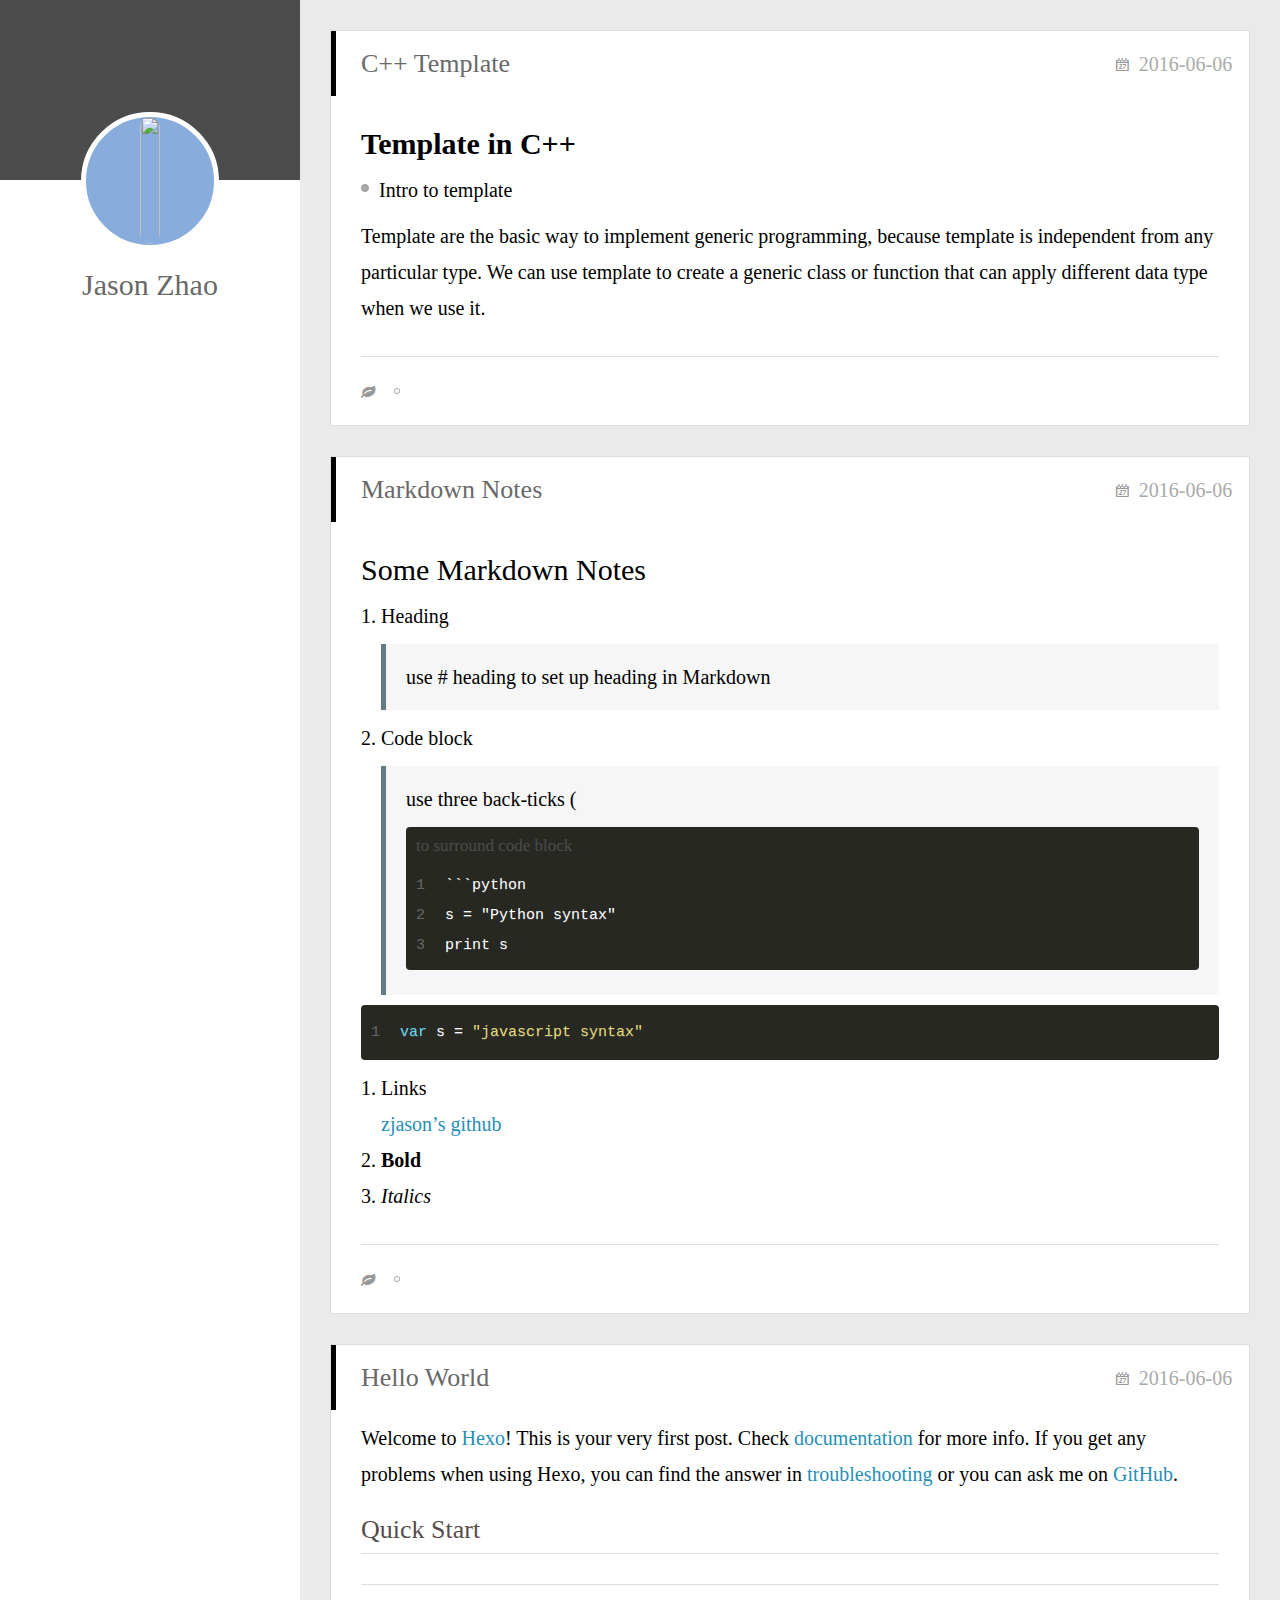
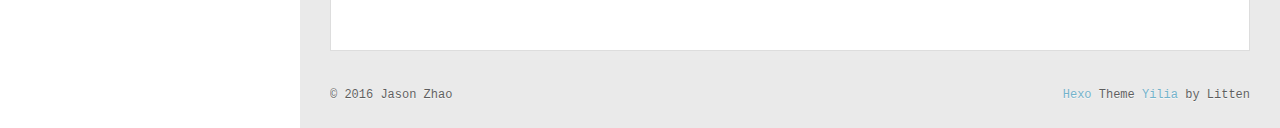
==== commit 2ee44ea6: "Site updated: 2016-06-06 15:14:14" ====
--- a/index.html
+++ b/index.html
@@ -16,10 +16,6 @@
 <meta name="twitter:title" content="Hexo">
 <meta name="twitter:description">
   
-    <link rel="alternative" href="/atom.xml" title="Hexo" type="application/atom+xml">
-  
-  
-    <link rel="icon" href="/favicon.png">
   
   <link rel="stylesheet" href="/css/style.css">
 </head>
@@ -32,7 +28,7 @@
 	<header id="header" class="inner">
 		<a href="/" class="profilepic">
 			
-			<img lazy-src="/source/img/death.jpg" class="js-avatar">
+			<img src="undefined" class="js-avatar" style="width: 100%;height: 100%;opacity: 1;">
 			
 		</a>
 
@@ -42,46 +38,6 @@
 
 		
 
-		
-			<div class="switch-btn">
-				<div class="icon">
-					<div class="icon-ctn">
-						<div class="icon-wrap icon-house" data-idx="0">
-							<div class="birdhouse"></div>
-							<div class="birdhouse_holes"></div>
-						</div>
-						<div class="icon-wrap icon-ribbon hide" data-idx="1">
-							<div class="ribbon"></div>
-						</div>
-						
-						<div class="icon-wrap icon-link hide" data-idx="2">
-							<div class="loopback_l"></div>
-							<div class="loopback_r"></div>
-						</div>
-						
-						
-						<div class="icon-wrap icon-me hide" data-idx="3">
-							<div class="user"></div>
-							<div class="shoulder"></div>
-						</div>
-						
-					</div>
-					
-				</div>
-				<div class="tips-box hide">
-					<div class="tips-arrow"></div>
-					<ul class="tips-inner">
-						<li>Menu</li>
-						<li>Tags</li>
-						
-						<li>Links</li>
-						
-						
-						<li>Über</li>
-						
-					</ul>
-				</div>
-			</div>
 		
 
 		<div class="switch-area">
@@ -90,57 +46,19 @@
 					<nav class="header-menu">
 						<ul>
 						
-							<li><a href="/">Home</a></li>
-				        
-							<li><a href="/archives">Archives</a></li>
-				        
 						</ul>
 					</nav>
 					<nav class="header-nav">
 						<div class="social">
 							
-								<a class="github" target="_blank" href="https://github.com/zjason" title="github">github</a>
-					        
-								<a class="rss" target="_blank" href="#" title="rss">rss</a>
-					        
 						</div>
 					</nav>
 				</section>
 				
 				
-				<section class="switch-part switch-part2">
-					<div class="widget tagcloud" id="js-tagcloud">
-						<a href="/tags/C/" style="font-size: 10px;">C++</a> <a href="/tags/Notes/" style="font-size: 10px;">Notes</a>
-					</div>
-				</section>
-				
-				
-				
-				<section class="switch-part switch-part3">
-					<div id="js-friends">
-					
-			          <a target="_blank" class="main-nav-link switch-friends-link" href="http://localhost:4000/">奥巴马的博客</a>
-			        
-			          <a target="_blank" class="main-nav-link switch-friends-link" href="http://localhost:4000/">卡卡的美丽传说</a>
-			        
-			          <a target="_blank" class="main-nav-link switch-friends-link" href="http://localhost:4000/">本泽马的博客</a>
-			        
-			          <a target="_blank" class="main-nav-link switch-friends-link" href="http://localhost:4000/">吉格斯的博客</a>
-			        
-			          <a target="_blank" class="main-nav-link switch-friends-link" href="http://localhost:4000/">习大大大不同</a>
-			        
-			          <a target="_blank" class="main-nav-link switch-friends-link" href="http://localhost:4000/">托蒂的博客</a>
-			        
-			        </div>
-				</section>
-				
-
-				
-				
-				<section class="switch-part switch-part4">
-				
-					<div id="js-aboutme">我是谁，我从哪里来，我到哪里去？我就是我，是颜色不一样的吃货…</div>
-				</section>
+				
+				
+
 				
 			</div>
 		</div>
@@ -158,7 +76,7 @@
 		<header id="header" class="inner">
 			<div class="profilepic">
 			
-				<img lazy-src="/source/img/death.jpg" class="js-avatar">
+				<img src="undefined" class="js-avatar" style="width: 100%;height: 100%;opacity: 1;">
 			
 			</div>
 			<hgroup>
@@ -168,20 +86,12 @@
 			<nav class="header-menu">
 				<ul>
 				
-					<li><a href="/">Home</a></li>
-		        
-					<li><a href="/archives">Archives</a></li>
-		        
 		        <div class="clearfix"></div>
 				</ul>
 			</nav>
 			<nav class="header-nav">
 				<div class="social">
 					
-						<a class="github" target="_blank" href="https://github.com/zjason" title="github">github</a>
-			        
-						<a class="rss" target="_blank" href="#" title="rss">rss</a>
-			        
 				</div>
 			</nav>
 		</header>				
@@ -200,8 +110,6 @@
   
   <div class="article-inner">
     
-      <input type="hidden" class="isFancy" />
-    
     
       <header class="article-header">
         
@@ -233,7 +141,7 @@
 
       
         <p class="article-more-link">
-          <a  href="/2016/06/06/C-Template/#more">more >></a>
+          <a class="hidden" href="/2016/06/06/C-Template/#more">undefined >></a>
         </p>
       
       <div class="clearfix"></div>
@@ -261,8 +169,6 @@
     </div>
   
   <div class="article-inner">
-    
-      <input type="hidden" class="isFancy" />
     
     
       <header class="article-header">
@@ -336,8 +242,6 @@
   
   <div class="article-inner">
     
-      <input type="hidden" class="isFancy" />
-    
     
       <header class="article-header">
         
@@ -364,7 +268,7 @@
 
       
         <p class="article-more-link">
-          <a  href="/2016/06/06/hello-world/#more">more >></a>
+          <a class="hidden" href="/2016/06/06/hello-world/#more">undefined >></a>
         </p>
       
       <div class="clearfix"></div>
@@ -399,20 +303,18 @@
 </footer>
     </div>
     
-  <link rel="stylesheet" href="/fancybox/jquery.fancybox.css">
-
 
 <script>
 	var yiliaConfig = {
-		fancybox: true,
-		mathjax: true,
-		animate: true,
+		fancybox: undefined,
+		mathjax: undefined,
+		animate: undefined,
 		isHome: true,
 		isPost: false,
 		isArchive: false,
 		isTag: false,
 		isCategory: false,
-		open_in_new: false
+		open_in_new: undefined
 	}
 </script>
 <script src="http://7.url.cn/edu/jslib/comb/require-2.1.6,jquery-1.9.1.min.js"></script>
@@ -423,27 +325,6 @@
 
 
 
-<script type="text/x-mathjax-config">
-MathJax.Hub.Config({
-    tex2jax: {
-        inlineMath: [ ['$','$'], ["\\(","\\)"]  ],
-        processEscapes: true,
-        skipTags: ['script', 'noscript', 'style', 'textarea', 'pre', 'code']
-    }
-});
-
-MathJax.Hub.Queue(function() {
-    var all = MathJax.Hub.getAllJax(), i;
-    for(i=0; i < all.length; i += 1) {
-        all[i].SourceElement().parentNode.className += ' has-jax';                 
-    }       
-});
-</script>
-
-<script type="text/javascript" src="http://cdn.mathjax.org/mathjax/latest/MathJax.js?config=TeX-AMS-MML_HTMLorMML">
-</script>
-
-
   </div>
 </body>
 </html>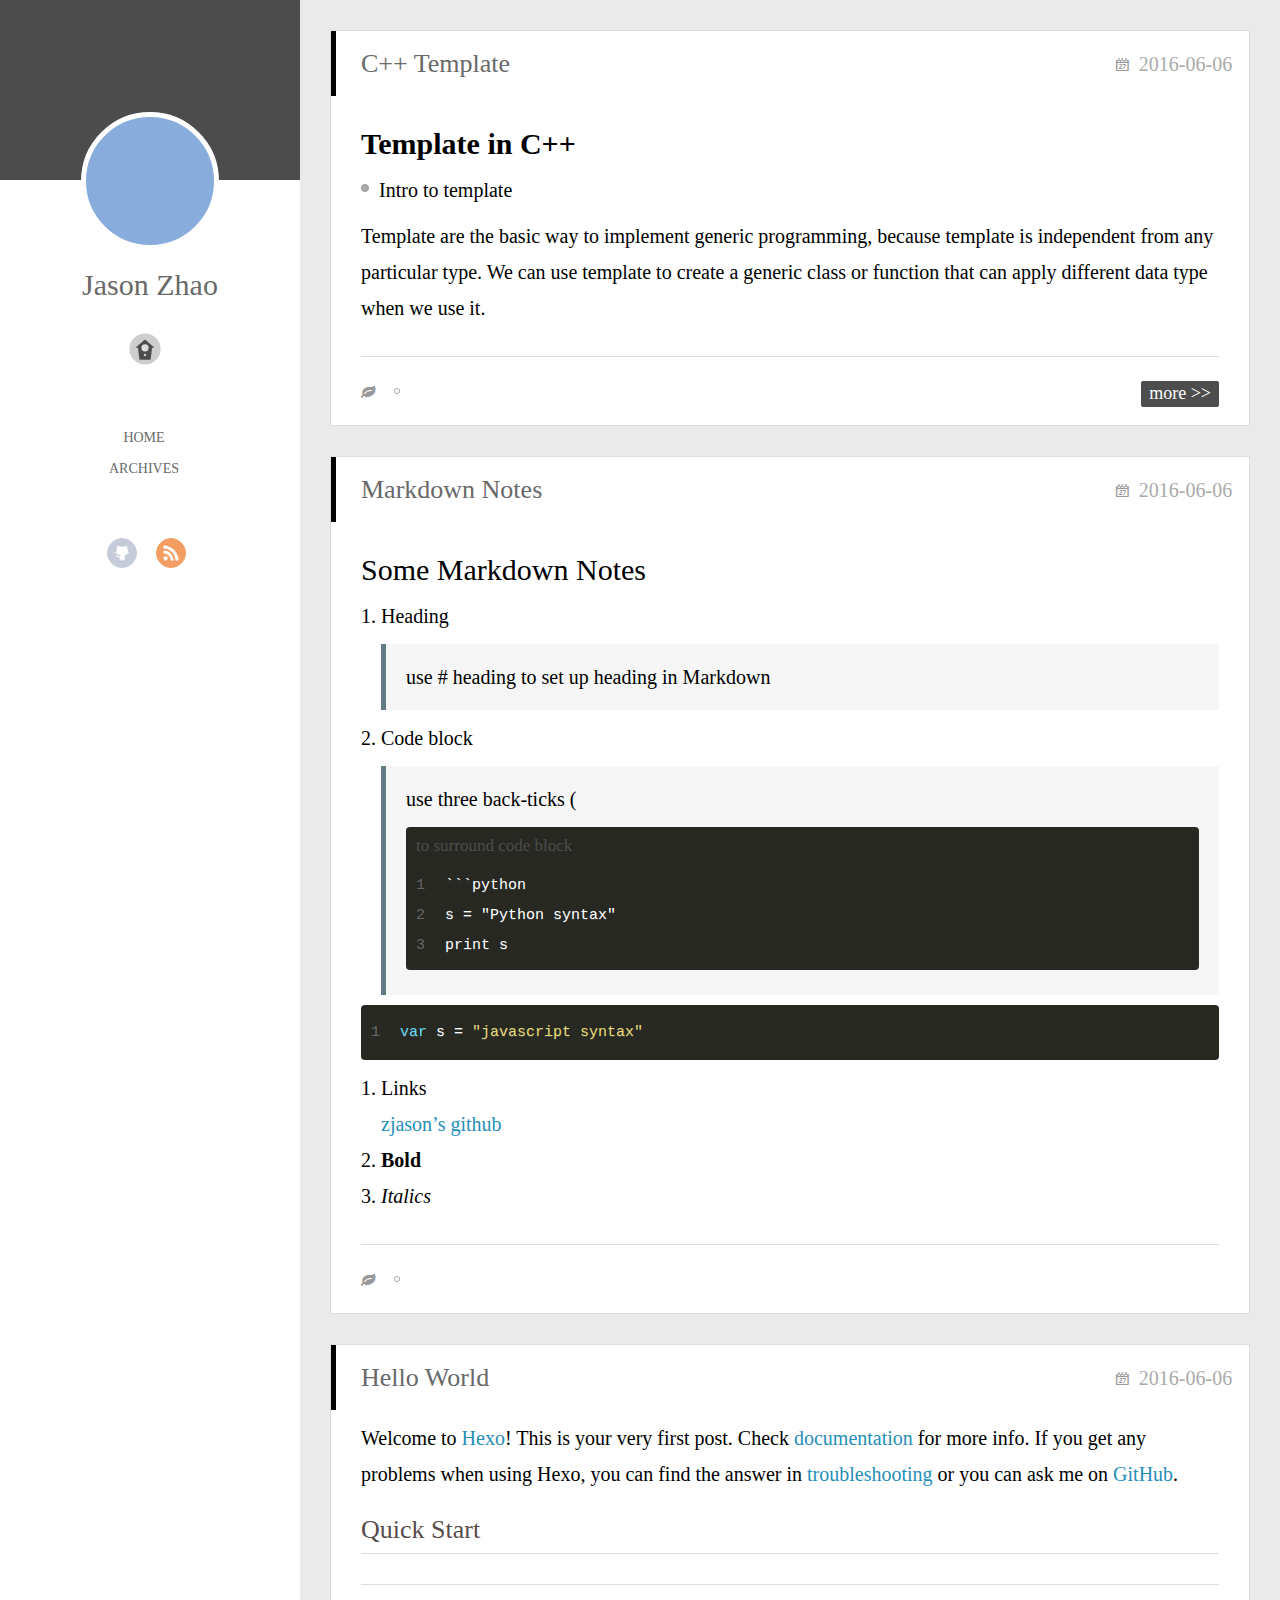
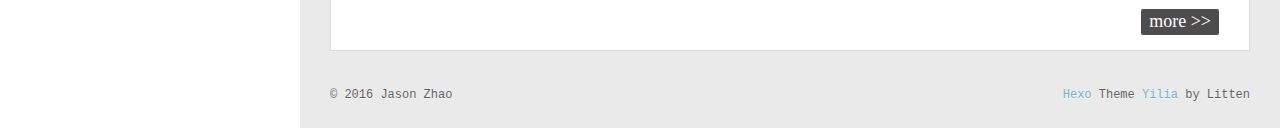
==== commit e0a5237a: "Site updated: 2016-06-06 15:20:41" ====
--- a/index.html
+++ b/index.html
@@ -16,6 +16,10 @@
 <meta name="twitter:title" content="Hexo">
 <meta name="twitter:description">
   
+    <link rel="alternative" href="/atom.xml" title="Hexo" type="application/atom+xml">
+  
+  
+    <link rel="icon" href="/favicon.png">
   
   <link rel="stylesheet" href="/css/style.css">
 </head>
@@ -28,7 +32,7 @@
 	<header id="header" class="inner">
 		<a href="/" class="profilepic">
 			
-			<img src="undefined" class="js-avatar" style="width: 100%;height: 100%;opacity: 1;">
+			<img lazy-src="https://github.com/zjason/zjason.github.io/blob/master/img/death.jpg" class="js-avatar">
 			
 		</a>
 
@@ -38,6 +42,32 @@
 
 		
 
+		
+			<div class="switch-btn">
+				<div class="icon">
+					<div class="icon-ctn">
+						<div class="icon-wrap icon-house" data-idx="0">
+							<div class="birdhouse"></div>
+							<div class="birdhouse_holes"></div>
+						</div>
+						<div class="icon-wrap icon-ribbon hide" data-idx="1">
+							<div class="ribbon"></div>
+						</div>
+						
+						
+					</div>
+					
+				</div>
+				<div class="tips-box hide">
+					<div class="tips-arrow"></div>
+					<ul class="tips-inner">
+						<li>Menu</li>
+						<li>Tags</li>
+						
+						
+					</ul>
+				</div>
+			</div>
 		
 
 		<div class="switch-area">
@@ -46,15 +76,29 @@
 					<nav class="header-menu">
 						<ul>
 						
+							<li><a href="/">Home</a></li>
+				        
+							<li><a href="/archives">Archives</a></li>
+				        
 						</ul>
 					</nav>
 					<nav class="header-nav">
 						<div class="social">
 							
+								<a class="github" target="_blank" href="https://github.com/zjason" title="github">github</a>
+					        
+								<a class="rss" target="_blank" href="#" title="rss">rss</a>
+					        
 						</div>
 					</nav>
 				</section>
 				
+				
+				<section class="switch-part switch-part2">
+					<div class="widget tagcloud" id="js-tagcloud">
+						<a href="/tags/C/" style="font-size: 10px;">C++</a> <a href="/tags/Notes/" style="font-size: 10px;">Notes</a>
+					</div>
+				</section>
 				
 				
 				
@@ -76,7 +120,7 @@
 		<header id="header" class="inner">
 			<div class="profilepic">
 			
-				<img src="undefined" class="js-avatar" style="width: 100%;height: 100%;opacity: 1;">
+				<img lazy-src="https://github.com/zjason/zjason.github.io/blob/master/img/death.jpg" class="js-avatar">
 			
 			</div>
 			<hgroup>
@@ -86,12 +130,20 @@
 			<nav class="header-menu">
 				<ul>
 				
+					<li><a href="/">Home</a></li>
+		        
+					<li><a href="/archives">Archives</a></li>
+		        
 		        <div class="clearfix"></div>
 				</ul>
 			</nav>
 			<nav class="header-nav">
 				<div class="social">
 					
+						<a class="github" target="_blank" href="https://github.com/zjason" title="github">github</a>
+			        
+						<a class="rss" target="_blank" href="#" title="rss">rss</a>
+			        
 				</div>
 			</nav>
 		</header>				
@@ -110,6 +162,8 @@
   
   <div class="article-inner">
     
+      <input type="hidden" class="isFancy" />
+    
     
       <header class="article-header">
         
@@ -141,7 +195,7 @@
 
       
         <p class="article-more-link">
-          <a class="hidden" href="/2016/06/06/C-Template/#more">undefined >></a>
+          <a  href="/2016/06/06/C-Template/#more">more >></a>
         </p>
       
       <div class="clearfix"></div>
@@ -169,6 +223,8 @@
     </div>
   
   <div class="article-inner">
+    
+      <input type="hidden" class="isFancy" />
     
     
       <header class="article-header">
@@ -242,6 +298,8 @@
   
   <div class="article-inner">
     
+      <input type="hidden" class="isFancy" />
+    
     
       <header class="article-header">
         
@@ -268,7 +326,7 @@
 
       
         <p class="article-more-link">
-          <a class="hidden" href="/2016/06/06/hello-world/#more">undefined >></a>
+          <a  href="/2016/06/06/hello-world/#more">more >></a>
         </p>
       
       <div class="clearfix"></div>
@@ -303,18 +361,20 @@
 </footer>
     </div>
     
+  <link rel="stylesheet" href="/fancybox/jquery.fancybox.css">
+
 
 <script>
 	var yiliaConfig = {
-		fancybox: undefined,
-		mathjax: undefined,
-		animate: undefined,
+		fancybox: true,
+		mathjax: true,
+		animate: true,
 		isHome: true,
 		isPost: false,
 		isArchive: false,
 		isTag: false,
 		isCategory: false,
-		open_in_new: undefined
+		open_in_new: false
 	}
 </script>
 <script src="http://7.url.cn/edu/jslib/comb/require-2.1.6,jquery-1.9.1.min.js"></script>
@@ -325,6 +385,27 @@
 
 
 
+<script type="text/x-mathjax-config">
+MathJax.Hub.Config({
+    tex2jax: {
+        inlineMath: [ ['$','$'], ["\\(","\\)"]  ],
+        processEscapes: true,
+        skipTags: ['script', 'noscript', 'style', 'textarea', 'pre', 'code']
+    }
+});
+
+MathJax.Hub.Queue(function() {
+    var all = MathJax.Hub.getAllJax(), i;
+    for(i=0; i < all.length; i += 1) {
+        all[i].SourceElement().parentNode.className += ' has-jax';                 
+    }       
+});
+</script>
+
+<script type="text/javascript" src="http://cdn.mathjax.org/mathjax/latest/MathJax.js?config=TeX-AMS-MML_HTMLorMML">
+</script>
+
+
   </div>
 </body>
 </html>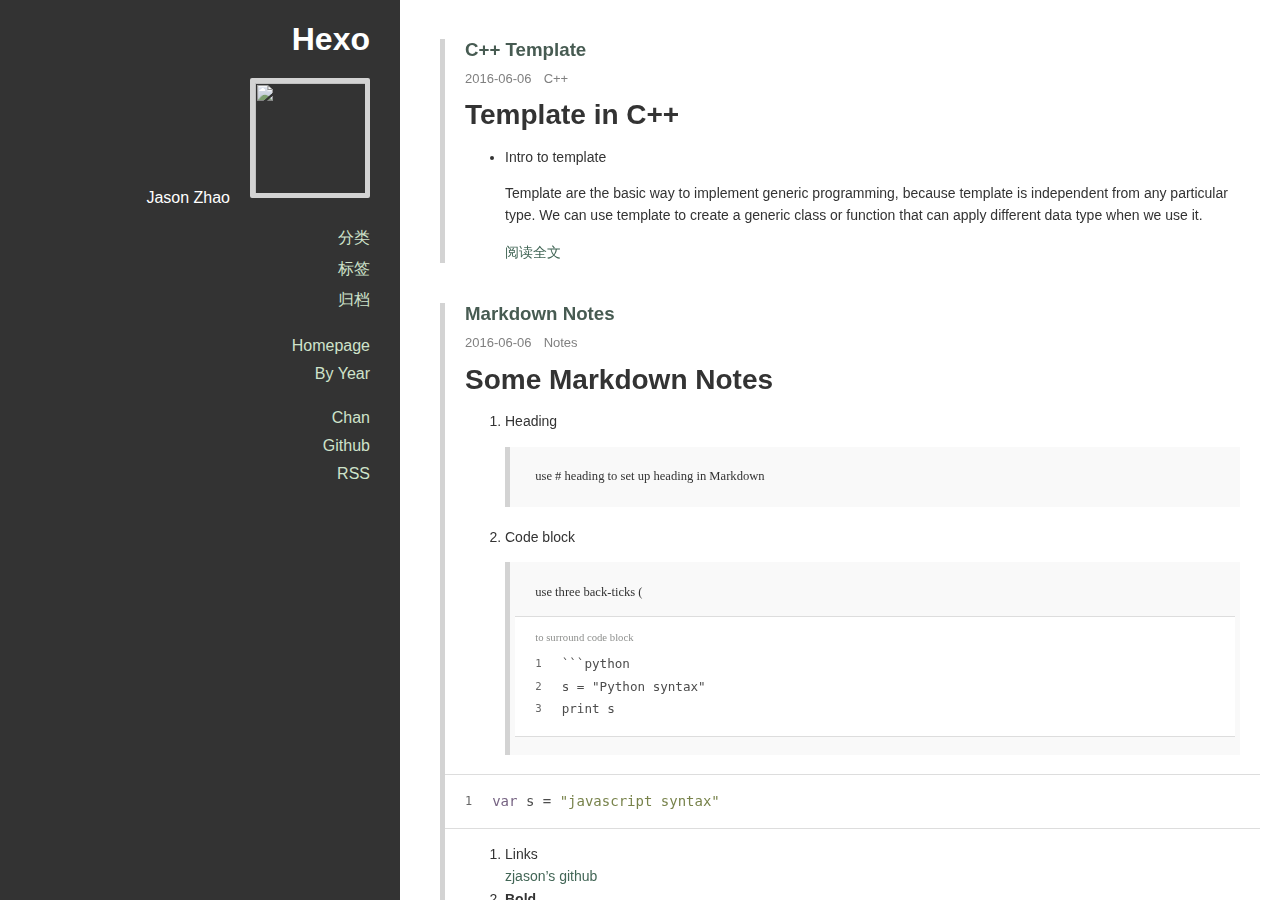
==== commit 6b2becca: "Site updated: 2016-06-07 21:51:12" ====
--- a/index.html
+++ b/index.html
@@ -2,11 +2,17 @@
 <html>
 <head>
   <meta charset="utf-8">
-  
-  <meta http-equiv="X-UA-Compatible" content="IE=edge" >
-  <title>Hexo</title>
-  <meta name="viewport" content="width=device-width, initial-scale=1, maximum-scale=1">
-  <meta name="description">
+<meta name="viewport" content="width=device-width, initial-scale=1, maximum-scale=1">
+
+
+
+<title>
+  
+    Hexo
+  
+</title>
+
+<meta name="description">
 <meta property="og:type" content="website">
 <meta property="og:title" content="Hexo">
 <meta property="og:url" content="http://yoursite.com/index.html">
@@ -15,232 +21,212 @@
 <meta name="twitter:card" content="summary">
 <meta name="twitter:title" content="Hexo">
 <meta name="twitter:description">
-  
-    <link rel="alternative" href="/atom.xml" title="Hexo" type="application/atom+xml">
-  
-  
-    <link rel="icon" href="/favicon.png">
-  
-  <link rel="stylesheet" href="/css/style.css">
+
+
+  <link rel="alternative" href="/atom.xml" title="Hexo" type="application/atom+xml">
+
+
+
+  <link rel="icon" href="/favicon.png">
+
+
+<link rel="stylesheet" href="/perfect-scrollbar/css/perfect-scrollbar.min.css">
+<link rel="stylesheet" href="/styles/main.css">
+
+
+
+
+
+
 </head>
-
-<body>
-  <div id="container">
-    <div class="left-col">
-    <div class="overlay"></div>
-<div class="intrude-less">
-	<header id="header" class="inner">
-		<a href="/" class="profilepic">
-			
-			<img lazy-src="https://github.com/zjason/zjason.github.io/blob/master/img/death.jpg" class="js-avatar">
-			
-		</a>
-
-		<hgroup>
-		  <h1 class="header-author"><a href="/">Jason Zhao</a></h1>
-		</hgroup>
-
-		
-
-		
-			<div class="switch-btn">
-				<div class="icon">
-					<div class="icon-ctn">
-						<div class="icon-wrap icon-house" data-idx="0">
-							<div class="birdhouse"></div>
-							<div class="birdhouse_holes"></div>
-						</div>
-						<div class="icon-wrap icon-ribbon hide" data-idx="1">
-							<div class="ribbon"></div>
-						</div>
-						
-						
-					</div>
-					
-				</div>
-				<div class="tips-box hide">
-					<div class="tips-arrow"></div>
-					<ul class="tips-inner">
-						<li>Menu</li>
-						<li>Tags</li>
-						
-						
-					</ul>
-				</div>
-			</div>
-		
-
-		<div class="switch-area">
-			<div class="switch-wrap">
-				<section class="switch-part switch-part1">
-					<nav class="header-menu">
-						<ul>
-						
-							<li><a href="/">Home</a></li>
-				        
-							<li><a href="/archives">Archives</a></li>
-				        
-						</ul>
-					</nav>
-					<nav class="header-nav">
-						<div class="social">
-							
-								<a class="github" target="_blank" href="https://github.com/zjason" title="github">github</a>
-					        
-								<a class="rss" target="_blank" href="#" title="rss">rss</a>
-					        
-						</div>
-					</nav>
-				</section>
-				
-				
-				<section class="switch-part switch-part2">
-					<div class="widget tagcloud" id="js-tagcloud">
-						<a href="/tags/C/" style="font-size: 10px;">C++</a> <a href="/tags/Notes/" style="font-size: 10px;">Notes</a>
-					</div>
-				</section>
-				
-				
-				
-
-				
-			</div>
-		</div>
-	</header>				
+<body
+  
+    class="monochrome"
+  
+  >
+  <div class="mobile-header">
+  <button class="sidebar-toggle" type="button">
+    <span class="icon-bar"></span>
+    <span class="icon-bar"></span>
+    <span class="icon-bar"></span>
+  </button>
+  <a class="title" href="/">Hexo</a>
 </div>
 
-    </div>
-    <div class="mid-col">
-      <nav id="mobile-nav">
-  	<div class="overlay">
-  		<div class="slider-trigger"></div>
-  		<h1 class="header-author js-mobile-header hide">Jason Zhao</h1>
-  	</div>
-	<div class="intrude-less">
-		<header id="header" class="inner">
-			<div class="profilepic">
-			
-				<img lazy-src="https://github.com/zjason/zjason.github.io/blob/master/img/death.jpg" class="js-avatar">
-			
-			</div>
-			<hgroup>
-			  <h1 class="header-author">Jason Zhao</h1>
-			</hgroup>
-			
-			<nav class="header-menu">
-				<ul>
-				
-					<li><a href="/">Home</a></li>
-		        
-					<li><a href="/archives">Archives</a></li>
-		        
-		        <div class="clearfix"></div>
-				</ul>
-			</nav>
-			<nav class="header-nav">
-				<div class="social">
-					
-						<a class="github" target="_blank" href="https://github.com/zjason" title="github">github</a>
-			        
-						<a class="rss" target="_blank" href="#" title="rss">rss</a>
-			        
-				</div>
-			</nav>
-		</header>				
-	</div>
-</nav>
-
-      <div class="body-wrap">
-  
-    <article id="post-C-Template" class="article article-type-post" itemscope itemprop="blogPost">
-  
-    <div class="article-meta">
-      <a href="/2016/06/06/C-Template/" class="article-date">
-  	<time datetime="2016-06-06T18:09:44.000Z" itemprop="datePublished">2016-06-06</time>
-</a>
-    </div>
-  
-  <div class="article-inner">
+  <div class="main-container">
+    <div class="sidebar">
+  <div class="header">
+    <h1 class="title"><a href="/">Hexo</a></h1>
     
-      <input type="hidden" class="isFancy" />
+    <div class="info">
+      <div class="content">
+        
+        
+          <div class="author">Jason Zhao</div>
+        
+      </div>
+      
+        <div class="avatar">
+          
+            <a href="/about"><img src="https://raw.githubusercontent.com/zjason/zjason.github.io/master/img/death.jpg"></a>
+          
+        </div>
+      
+    </div>
+  </div>
+  <div class="body">
     
+      
+        <ul class="nav">
+          
+            
+              <li class="category-list-container">
+                <a href="javascript:;">分类</a>
+                
+              </li>
+            
+          
+            
+              <li class="tag-list-container">
+                <a href="javascript:;">标签</a>
+                <ul class="tag-list"><li class="tag-list-item"><a class="tag-list-link" href="/tags/C/">C++</a><span class="tag-list-count">1</span></li><li class="tag-list-item"><a class="tag-list-link" href="/tags/Notes/">Notes</a><span class="tag-list-count">1</span></li></ul>
+              </li>
+            
+          
+            
+              <li class="archive-list-container">
+                <a href="javascript:;">归档</a>
+                <ul class="archive-list"><li class="archive-list-item"><a class="archive-list-link" href="/archives/2016/">2016</a><span class="archive-list-count">3</span></li></ul>
+              </li>
+            
+          
+        </ul>
+      
+        <ul class="nav">
+          
+            
+              <li>
+                <a href="/" title="Homepage">Homepage</a>
+              </li>
+            
+          
+            
+              <li>
+                <a href="/archives" title="By Year">By Year</a>
+              </li>
+            
+          
+        </ul>
+      
+        <ul class="nav">
+          
+            
+              <li>
+                <a href="https://github.com/denjones/hexo-theme-chan" title="Chan" target="_blank" rel="external">Chan</a>
+              </li>
+            
+          
+            
+              <li>
+                <a href="https://github.com/zjason" title="Github" target="_blank" rel="external">Github</a>
+              </li>
+            
+          
+            
+              <li>
+                <a href="/atom.xml" title="RSS">RSS</a>
+              </li>
+            
+          
+        </ul>
+      
     
-      <header class="article-header">
-        
-  
-    <h1 itemprop="name">
-      <a class="article-title" href="/2016/06/06/C-Template/">C++ Template</a>
-    </h1>
-  
-
-      </header>
-      
-    
-    <div class="article-entry" itemprop="articleBody">
-      
-        <h1 id="Template-in-C"><a href="#Template-in-C" class="headerlink" title="Template in C++"></a><strong>Template in C++</strong></h1><ul>
+  </div>
+</div>
+
+    <div class="main-content">
+      
+        <div style="max-width: 1000px">
+      
+          
+
+  
+  
+    <div class="post-list">
+  
+
+    <div class="post-list-item article">
+      <h3 class="article-header">
+        <a href="/2016/06/06/C-Template/" >
+  C++ Template
+</a>
+
+      </h3>
+      
+
+      <div class="article-info">
+        <a href="/2016/06/06/C-Template/"><span class="article-date">
+  2016-06-06
+</span>
+</a>
+        
+
+        
+	<span class="article-tag tagcloud">
+		<ul class="article-tag-list"><li class="article-tag-list-item"><a class="article-tag-list-link" href="/tags/C/">C++</a></li></ul>
+	</span>
+
+
+      </div>
+      <div class="article-entry">
+        
+          <h1 id="Template-in-C"><a href="#Template-in-C" class="headerlink" title="Template in C++"></a><strong>Template in C++</strong></h1><ul>
 <li><p>Intro to template</p>
 <p>Template are the basic way to implement generic programming, because template is independent from any particular type. We can use template to create a generic class or function that can apply different data type when we use it.
-      
-    </div>
-    
-    <div class="article-info article-info-index">
-      
-      
-	<div class="article-tag tagcloud">
-		<ul class="article-tag-list"><li class="article-tag-list-item"><a class="article-tag-list-link" href="/tags/C/">C++</a></li></ul>
-	</div>
-
-      
-
-      
-        <p class="article-more-link">
-          <a  href="/2016/06/06/C-Template/#more">more >></a>
-        </p>
-      
-      <div class="clearfix"></div>
-    </div>
-    
-  </div>
-  
-</article>
-
-
-
-
-
-
-
-
-
-  
-    <article id="post-Markdown-Notes" class="article article-type-post" itemscope itemprop="blogPost">
-  
-    <div class="article-meta">
-      <a href="/2016/06/06/Markdown-Notes/" class="article-date">
-  	<time datetime="2016-06-06T18:08:31.000Z" itemprop="datePublished">2016-06-06</time>
-</a>
-    </div>
-  
-  <div class="article-inner">
-    
-      <input type="hidden" class="isFancy" />
-    
-    
-      <header class="article-header">
-        
-  
-    <h1 itemprop="name">
-      <a class="article-title" href="/2016/06/06/Markdown-Notes/">Markdown Notes</a>
-    </h1>
-  
-
-      </header>
-      
-    
-    <div class="article-entry" itemprop="articleBody">
-      
-        <h1 id="Some-Markdown-Notes"><a href="#Some-Markdown-Notes" class="headerlink" title="Some Markdown Notes"></a>Some Markdown Notes</h1><ol>
+          <p>
+            <a href="/2016/06/06/C-Template/">
+              阅读全文
+            </a>
+          </p>
+        
+      </div>
+    </div>
+
+  
+    </div>
+  
+
+  
+  
+    <div class="post-list">
+  
+
+    <div class="post-list-item article">
+      <h3 class="article-header">
+        <a href="/2016/06/06/Markdown-Notes/" >
+  Markdown Notes
+</a>
+
+      </h3>
+      
+
+      <div class="article-info">
+        <a href="/2016/06/06/Markdown-Notes/"><span class="article-date">
+  2016-06-06
+</span>
+</a>
+        
+
+        
+	<span class="article-tag tagcloud">
+		<ul class="article-tag-list"><li class="article-tag-list-item"><a class="article-tag-list-link" href="/tags/Notes/">Notes</a></li></ul>
+	</span>
+
+
+      </div>
+      <div class="article-entry">
+        
+          <h1 id="Some-Markdown-Notes"><a href="#Some-Markdown-Notes" class="headerlink" title="Some Markdown Notes"></a>Some Markdown Notes</h1><ol>
 <li><p>Heading</p>
 <blockquote>
 <p>use # heading to set up heading in Markdown</p>
@@ -259,153 +245,144 @@
 <li><em>Italics</em></li>
 </ol>
 
-      
-    </div>
-    
-    <div class="article-info article-info-index">
-      
-      
-	<div class="article-tag tagcloud">
-		<ul class="article-tag-list"><li class="article-tag-list-item"><a class="article-tag-list-link" href="/tags/Notes/">Notes</a></li></ul>
-	</div>
-
-      
-
-      
-      <div class="clearfix"></div>
-    </div>
-    
+        
+      </div>
+    </div>
+
+  
+    </div>
+  
+
+  
+  
+    <div class="post-list">
+  
+
+    <div class="post-list-item article">
+      <h3 class="article-header">
+        <a href="/2016/06/06/hello-world/" >
+  Hello World
+</a>
+
+      </h3>
+      
+
+      <div class="article-info">
+        <a href="/2016/06/06/hello-world/"><span class="article-date">
+  2016-06-06
+</span>
+</a>
+        
+
+        
+
+      </div>
+      <div class="article-entry">
+        
+          <p>Welcome to <a href="https://hexo.io/">Hexo</a>! This is your very first post. Check <a href="https://hexo.io/docs/">documentation</a> for more info. If you get any problems when using Hexo, you can find the answer in <a href="https://hexo.io/docs/troubleshooting.html">troubleshooting</a> or you can ask me on <a href="https://github.com/hexojs/hexo/issues">GitHub</a>.</p>
+<h2 id="Quick-Start"><a href="#Quick-Start" class="headerlink" title="Quick Start"></a>Quick Start
+          <p>
+            <a href="/2016/06/06/hello-world/">
+              阅读全文
+            </a>
+          </p>
+        
+      </div>
+    </div>
+
+  
+    </div>
+  
+
+
+
+
+
+
+          <div class="main-footer">
+  
+    © 2016 Hexo - Powered by <a href="http://hexo.io" target="_blank">Hexo</a> - Theme <a href="https://github.com/denjones/hexo-theme-chan" target="_blank">Chan</a>
+  
+</div>
+
+      
+        </div>
+      
+    </div>
   </div>
-  
-</article>
-
-
-
-
-
-
-
-
-
-  
-    <article id="post-hello-world" class="article article-type-post" itemscope itemprop="blogPost">
-  
-    <div class="article-meta">
-      <a href="/2016/06/06/hello-world/" class="article-date">
-  	<time datetime="2016-06-06T17:46:12.000Z" itemprop="datePublished">2016-06-06</time>
-</a>
-    </div>
-  
-  <div class="article-inner">
-    
-      <input type="hidden" class="isFancy" />
-    
-    
-      <header class="article-header">
-        
-  
-    <h1 itemprop="name">
-      <a class="article-title" href="/2016/06/06/hello-world/">Hello World</a>
-    </h1>
-  
-
-      </header>
-      
-    
-    <div class="article-entry" itemprop="articleBody">
-      
-        <p>Welcome to <a href="https://hexo.io/">Hexo</a>! This is your very first post. Check <a href="https://hexo.io/docs/">documentation</a> for more info. If you get any problems when using Hexo, you can find the answer in <a href="https://hexo.io/docs/troubleshooting.html">troubleshooting</a> or you can ask me on <a href="https://github.com/hexojs/hexo/issues">GitHub</a>.</p>
-<h2 id="Quick-Start"><a href="#Quick-Start" class="headerlink" title="Quick Start"></a>Quick Start
-      
-    </div>
-    
-    <div class="article-info article-info-index">
-      
-      
-      
-
-      
-        <p class="article-more-link">
-          <a  href="/2016/06/06/hello-world/#more">more >></a>
-        </p>
-      
-      <div class="clearfix"></div>
-    </div>
-    
+  <script src="//apps.bdimg.com/libs/jquery/2.1.4/jquery.min.js"></script>
+
+  <link rel="stylesheet" href="/PhotoSwipe/photoswipe.css">
+  <link rel="stylesheet" href="/PhotoSwipe/default-skin/default-skin.css">
+
+  <!-- Root element of PhotoSwipe. Must have class pswp. -->
+  <div class="pswp" tabindex="-1" role="dialog" aria-hidden="true">
+
+    <!-- Background of PhotoSwipe.
+             It's a separate element as animating opacity is faster than rgba(). -->
+    <div class="pswp__bg"></div>
+
+    <!-- Slides wrapper with overflow:hidden. -->
+    <div class="pswp__scroll-wrap">
+
+      <!-- Container that holds slides.
+                PhotoSwipe keeps only 3 of them in the DOM to save memory.
+                Don't modify these 3 pswp__item elements, data is added later on. -->
+      <div class="pswp__container">
+        <div class="pswp__item"></div>
+        <div class="pswp__item"></div>
+        <div class="pswp__item"></div>
+      </div>
+
+      <!-- Default (PhotoSwipeUI_Default) interface on top of sliding area. Can be changed. -->
+      <div class="pswp__ui pswp__ui--hidden">
+
+        <div class="pswp__top-bar">
+
+          <!--  Controls are self-explanatory. Order can be changed. -->
+
+          <div class="pswp__counter"></div>
+
+          <button class="pswp__button pswp__button--close" title="Close (Esc)"></button>
+
+          <button class="pswp__button pswp__button--share" title="Share"></button>
+
+          <button class="pswp__button pswp__button--fs" title="Toggle fullscreen"></button>
+
+          <button class="pswp__button pswp__button--zoom" title="Zoom in/out"></button>
+
+          <!-- Preloader demo http://codepen.io/dimsemenov/pen/yyBWoR -->
+          <!-- element will get class pswp__preloader--active when preloader is running -->
+          <div class="pswp__preloader">
+            <div class="pswp__preloader__icn">
+              <div class="pswp__preloader__cut">
+                <div class="pswp__preloader__donut"></div>
+              </div>
+            </div>
+          </div>
+        </div>
+
+        <div class="pswp__share-modal pswp__share-modal--hidden pswp__single-tap">
+          <div class="pswp__share-tooltip"></div>
+        </div>
+
+        <button class="pswp__button pswp__button--arrow--left" title="Previous (arrow left)"></button>
+
+        <button class="pswp__button pswp__button--arrow--right" title="Next (arrow right)"></button>
+
+        <div class="pswp__caption">
+          <div class="pswp__caption__center"></div>
+        </div>
+      </div>
+    </div>
   </div>
-  
-</article>
-
-
-
-
-
-
-
-
-
-  
-  
-</div>
-      <footer id="footer">
-  <div class="outer">
-    <div id="footer-info">
-    	<div class="footer-left">
-    		&copy; 2016 Jason Zhao
-    	</div>
-      	<div class="footer-right">
-      		<a href="http://hexo.io/" target="_blank">Hexo</a>  Theme <a href="https://github.com/litten/hexo-theme-yilia" target="_blank">Yilia</a> by Litten
-      	</div>
-    </div>
-  </div>
-</footer>
-    </div>
-    
-  <link rel="stylesheet" href="/fancybox/jquery.fancybox.css">
-
-
-<script>
-	var yiliaConfig = {
-		fancybox: true,
-		mathjax: true,
-		animate: true,
-		isHome: true,
-		isPost: false,
-		isArchive: false,
-		isTag: false,
-		isCategory: false,
-		open_in_new: false
-	}
-</script>
-<script src="http://7.url.cn/edu/jslib/comb/require-2.1.6,jquery-1.9.1.min.js"></script>
-<script src="/js/main.js"></script>
-
-
-
-
-
-
-<script type="text/x-mathjax-config">
-MathJax.Hub.Config({
-    tex2jax: {
-        inlineMath: [ ['$','$'], ["\\(","\\)"]  ],
-        processEscapes: true,
-        skipTags: ['script', 'noscript', 'style', 'textarea', 'pre', 'code']
-    }
-});
-
-MathJax.Hub.Queue(function() {
-    var all = MathJax.Hub.getAllJax(), i;
-    for(i=0; i < all.length; i += 1) {
-        all[i].SourceElement().parentNode.className += ' has-jax';                 
-    }       
-});
-</script>
-
-<script type="text/javascript" src="http://cdn.mathjax.org/mathjax/latest/MathJax.js?config=TeX-AMS-MML_HTMLorMML">
-</script>
-
-
-  </div>
+
+  <script src="/PhotoSwipe/photoswipe.js"></script>
+  <script src="/PhotoSwipe/photoswipe-ui-default.js"></script>
+
+
+<script src="/perfect-scrollbar/js/min/perfect-scrollbar.min.js"></script>
+<script src="/scripts/main.js"></script>
+
 </body>
-</html>+</html>
--- a/styles/main.css
+++ b/styles/main.css
@@ -0,0 +1,878 @@
+/* normalize.css v3.0.3 | MIT License | github.com/necolas/normalize.css */
+html {
+  font-family: sans-serif; /* 1 */
+  -ms-text-size-adjust: 100%; /* 2 */
+  -webkit-text-size-adjust: 100%; /* 2 */
+}
+body {
+  margin: 0;
+}
+article,
+aside,
+details,
+figcaption,
+figure,
+footer,
+header,
+hgroup,
+main,
+menu,
+nav,
+section,
+summary {
+  display: block;
+}
+audio,
+canvas,
+progress,
+video {
+  display: inline-block; /* 1 */
+  vertical-align: baseline; /* 2 */
+}
+audio:not([controls]) {
+  display: none;
+  height: 0;
+}
+[hidden],
+template {
+  display: none;
+}
+a {
+  background-color: transparent;
+}
+a:active,
+a:hover {
+  outline: 0;
+}
+abbr[title] {
+  border-bottom: 1px dotted;
+}
+b,
+strong {
+  font-weight: bold;
+}
+dfn {
+  font-style: italic;
+}
+h1 {
+  font-size: 2em;
+  margin: 0.67em 0;
+}
+mark {
+  background: #ff0;
+  color: #000;
+}
+small {
+  font-size: 80%;
+}
+sub,
+sup {
+  font-size: 75%;
+  line-height: 0;
+  position: relative;
+  vertical-align: baseline;
+}
+sup {
+  top: -0.5em;
+}
+sub {
+  bottom: -0.25em;
+}
+img {
+  border: 0;
+}
+svg:not(:root) {
+  overflow: hidden;
+}
+figure {
+  margin: 1em 40px;
+}
+hr {
+  box-sizing: content-box;
+  height: 0;
+}
+pre {
+  overflow: auto;
+}
+code,
+kbd,
+pre,
+samp {
+  font-family: monospace, monospace;
+  font-size: 1em;
+}
+button,
+input,
+optgroup,
+select,
+textarea {
+  color: inherit; /* 1 */
+  font: inherit; /* 2 */
+  margin: 0; /* 3 */
+}
+button {
+  overflow: visible;
+}
+button,
+select {
+  text-transform: none;
+}
+button,
+html input[type="button"],
+input[type="reset"],
+input[type="submit"] {
+  -webkit-appearance: button; /* 2 */
+  cursor: pointer; /* 3 */
+}
+button[disabled],
+html input[disabled] {
+  cursor: default;
+}
+button::-moz-focus-inner,
+input::-moz-focus-inner {
+  border: 0;
+  padding: 0;
+}
+input {
+  line-height: normal;
+}
+input[type="checkbox"],
+input[type="radio"] {
+  box-sizing: border-box; /* 1 */
+  padding: 0; /* 2 */
+}
+input[type="number"]::-webkit-inner-spin-button,
+input[type="number"]::-webkit-outer-spin-button {
+  height: auto;
+}
+input[type="search"] {
+  -webkit-appearance: textfield; /* 1 */
+  box-sizing: content-box; /* 2 */
+}
+input[type="search"]::-webkit-search-cancel-button,
+input[type="search"]::-webkit-search-decoration {
+  -webkit-appearance: none;
+}
+fieldset {
+  border: 1px solid #c0c0c0;
+  margin: 0 2px;
+  padding: 0.35em 0.625em 0.75em;
+}
+legend {
+  border: 0; /* 1 */
+  padding: 0; /* 2 */
+}
+textarea {
+  overflow: auto;
+}
+optgroup {
+  font-weight: bold;
+}
+table {
+  border-collapse: collapse;
+  border-spacing: 0;
+}
+td,
+th {
+  padding: 0;
+}
+* {
+  box-sizing: border-box;
+}
+a {
+  color: #19734b;
+  text-decoration: none;
+  transition-duration: 0.2s;
+  transition-timing-function: ease-in-out;
+}
+a:hover {
+  color: #2ca831;
+}
+html,
+body {
+  position: absolute;
+  width: 100%;
+  height: 100%;
+  font-family: "微软雅黑", "黑体", "Helvetica Neue", Helvetica, Arial, sans-serif;
+  color: #333;
+}
+.main-container {
+  position: absolute;
+  top: 0;
+  bottom: 0;
+  left: 0;
+  right: 0;
+  width: 100%;
+  height: 100%;
+}
+.main-content {
+  position: absolute;
+  top: 0;
+  right: 0;
+  left: 400px;
+  bottom: 0;
+  height: 100%;
+  padding: 20px 40px 0;
+  overflow: auto;
+  word-wrap: break-word;
+}
+.main-footer {
+  padding: 20px 0;
+}
+@media screen and (max-width: 768px) {
+  .main-container {
+    top: 45px;
+    left: 0px;
+    bottom: 0;
+    height: auto;
+  }
+  .main-content {
+    left: 0;
+    bottom: 0;
+    height: auto;
+    padding: 10px 10px;
+  }
+}
+.main-footer {
+  font-size: 13px;
+  color: #808080;
+}
+.sidebar {
+  position: absolute;
+  top: 0;
+  left: 0;
+  bottom: 0;
+  width: 400px;
+  height: 100%;
+  overflow: hidden;
+  background-color: #333;
+  color: #fff;
+  text-align: right;
+}
+.sidebar .header {
+  padding-right: 30px;
+}
+.sidebar .title {
+  margin-bottom: 0px;
+}
+.sidebar .title a {
+  color: #fff;
+}
+.sidebar .title a:hover {
+  color: #cfe3cb;
+}
+.sidebar .subtitle {
+  font-size: 14px;
+  margin-top: 5px;
+  margin-bottom: 10px;
+}
+.sidebar .info {
+  display: table;
+  width: 100%;
+  margin-top: 20px;
+}
+.sidebar .info > * {
+  display: table-cell;
+  vertical-align: bottom;
+}
+.sidebar .info .content {
+  padding-left: 10px;
+}
+.sidebar .author {
+  margin-top: 0.5em;
+}
+.sidebar .description {
+  font-size: 14px;
+}
+.sidebar .avatar {
+  width: 140px;
+}
+.sidebar .avatar img {
+  width: 120px;
+  height: 120px;
+  border: 5px solid #d3d3d3;
+  border-radius: 2px;
+}
+.sidebar .nav {
+  padding-left: 0;
+}
+.sidebar .nav > li {
+  list-style: square;
+  margin-left: 0;
+}
+.sidebar .nav > li > a {
+  display: block;
+  padding: 5px 25px;
+  color: #cfe3cb;
+  border-right: 5px solid transparent;
+}
+.sidebar .nav > li > a:hover {
+  background-color: #808080;
+  color: #fff;
+  border-right: 5px solid #d3d3d3;
+}
+.sidebar .category-list,
+.sidebar .tag-list,
+.sidebar .archive-list {
+  padding-right: 30px;
+  padding-left: 0;
+  display: none;
+}
+.sidebar .category-list.collapsed,
+.sidebar .tag-list.collapsed,
+.sidebar .archive-list.collapsed {
+  height: 0;
+  overflow: hidden;
+}
+.sidebar .category-list .category-list-item,
+.sidebar .tag-list .category-list-item,
+.sidebar .archive-list .category-list-item,
+.sidebar .category-list .tag-list-item,
+.sidebar .tag-list .tag-list-item,
+.sidebar .archive-list .tag-list-item,
+.sidebar .category-list .archive-list-item,
+.sidebar .tag-list .archive-list-item,
+.sidebar .archive-list .archive-list-item {
+  vertical-align: top;
+  display: inline-block;
+  width: 45%;
+  font-size: 13px;
+}
+.sidebar .category-list .category-list-item a,
+.sidebar .tag-list .category-list-item a,
+.sidebar .archive-list .category-list-item a,
+.sidebar .category-list .tag-list-item a,
+.sidebar .tag-list .tag-list-item a,
+.sidebar .archive-list .tag-list-item a,
+.sidebar .category-list .archive-list-item a,
+.sidebar .tag-list .archive-list-item a,
+.sidebar .archive-list .archive-list-item a {
+  width: 80%;
+  display: inline-block;
+  color: #86a87f;
+}
+.sidebar .category-list .category-list-item a:hover,
+.sidebar .tag-list .category-list-item a:hover,
+.sidebar .archive-list .category-list-item a:hover,
+.sidebar .category-list .tag-list-item a:hover,
+.sidebar .tag-list .tag-list-item a:hover,
+.sidebar .archive-list .tag-list-item a:hover,
+.sidebar .category-list .archive-list-item a:hover,
+.sidebar .tag-list .archive-list-item a:hover,
+.sidebar .archive-list .archive-list-item a:hover {
+  color: #fff;
+}
+.sidebar .category-list .category-list-item .tag-list-count,
+.sidebar .tag-list .category-list-item .tag-list-count,
+.sidebar .archive-list .category-list-item .tag-list-count,
+.sidebar .category-list .tag-list-item .tag-list-count,
+.sidebar .tag-list .tag-list-item .tag-list-count,
+.sidebar .archive-list .tag-list-item .tag-list-count,
+.sidebar .category-list .archive-list-item .tag-list-count,
+.sidebar .tag-list .archive-list-item .tag-list-count,
+.sidebar .archive-list .archive-list-item .tag-list-count,
+.sidebar .category-list .category-list-item .category-list-count,
+.sidebar .tag-list .category-list-item .category-list-count,
+.sidebar .archive-list .category-list-item .category-list-count,
+.sidebar .category-list .tag-list-item .category-list-count,
+.sidebar .tag-list .tag-list-item .category-list-count,
+.sidebar .archive-list .tag-list-item .category-list-count,
+.sidebar .category-list .archive-list-item .category-list-count,
+.sidebar .tag-list .archive-list-item .category-list-count,
+.sidebar .archive-list .archive-list-item .category-list-count,
+.sidebar .category-list .category-list-item .archive-list-count,
+.sidebar .tag-list .category-list-item .archive-list-count,
+.sidebar .archive-list .category-list-item .archive-list-count,
+.sidebar .category-list .tag-list-item .archive-list-count,
+.sidebar .tag-list .tag-list-item .archive-list-count,
+.sidebar .archive-list .tag-list-item .archive-list-count,
+.sidebar .category-list .archive-list-item .archive-list-count,
+.sidebar .tag-list .archive-list-item .archive-list-count,
+.sidebar .archive-list .archive-list-item .archive-list-count {
+  display: inline-block;
+  width: 20%;
+  font-size: 12px;
+  color: #838383;
+  vertical-align: top;
+}
+@media screen and (max-width: 768px) {
+  .sidebar {
+    left: -400px;
+    width: 300px;
+    max-width: 100%;
+    z-index: 9999999;
+    transition-duration: 0.3s;
+  }
+  .sidebar.in {
+    left: 0;
+  }
+  .sidebar .header {
+    padding-right: 15px;
+  }
+  .sidebar .title {
+    display: none;
+  }
+  .sidebar .nav > li > a {
+    padding: 5px 10px;
+  }
+}
+.article .article-header {
+  margin-bottom: 10px;
+}
+.article .article-header a {
+  color: #30634c;
+}
+.article .article-header a:hover {
+  color: #388151;
+}
+.article .article-info {
+  font-size: 14px;
+  color: #808080;
+  margin-bottom: 1em;
+}
+.article .article-info .article-date {
+  margin-right: 0.5em;
+  color: #808080;
+}
+.article .article-info .article-tag ul,
+.article .article-info .article-category ul {
+  display: inline;
+  padding: 0;
+  margin: 0 -1px;
+}
+.article .article-info .article-tag li,
+.article .article-info .article-category li {
+  display: inline;
+  padding: 0;
+}
+.article .article-info .article-tag a,
+.article .article-info .article-category a {
+  margin: 0 3px;
+}
+.article .article-info .article-tag .article-tag-list-item a,
+.article .article-info .article-category .article-tag-list-item a {
+  color: #808080;
+}
+.article .article-info .article-tag .article-tag-list-item a:hover,
+.article .article-info .article-category .article-tag-list-item a:hover {
+  color: #2ca831;
+}
+.article .article-entry {
+  font-size: 16px;
+  line-height: 1.6em;
+}
+.article .article-entry code {
+  background-color: #f1f1f1;
+  border-radius: 2px;
+}
+.article .article-entry blockquote {
+  background: #f9f9f9;
+  border-left: 5px solid #d3d3d3;
+  margin: 0 0 1.5em 0px;
+  padding: 0.5em 2em;
+  font-family: "宋体", Georgia, "Times New Roman", serif;
+  font-size: 0.9em;
+}
+.article .article-entry blockquote.left {
+  float: left;
+  margin-right: 1.5em;
+}
+.article .article-entry blockquote.right {
+  float: right;
+  margin-left: 1.5em;
+}
+.article .article-entry blockquote cite {
+  margin-left: 0.5em;
+}
+.article .article-entry > table {
+  display: block;
+  max-width: 100%;
+  overflow-x: auto;
+}
+.article .article-entry > table thead > tr > th,
+.article .article-entry > table tbody > tr > th,
+.article .article-entry > table tfoot > tr > th,
+.article .article-entry > table thead > tr > td,
+.article .article-entry > table tbody > tr > td,
+.article .article-entry > table tfoot > tr > td {
+  white-space: nowrap;
+  padding: 0.4em 0.8em;
+  border-bottom: #d3d3d3 solid 1px;
+}
+.article .article-entry figure.article-gallery-img {
+  margin-left: 0;
+  margin-right: 0;
+}
+.article .article-entry figure.article-gallery-img a {
+  display: inline-block;
+}
+.article .article-entry figure.article-gallery-img figcaption {
+  display: none;
+}
+.article img {
+  max-width: 100%;
+}
+.article .article-gallery figure.article-gallery-img {
+  margin-left: 0;
+  margin-right: 0;
+  display: inline-block;
+  vertical-align: top;
+  overflow: hidden;
+  width: 160px;
+}
+.article .article-gallery figure.article-gallery-img a {
+  text-align: center;
+  display: block;
+  width: 160px;
+  height: 160px;
+  overflow: hidden;
+  background-size: cover;
+  background-position: center;
+}
+.article .article-gallery figure.article-gallery-img a img {
+  visibility: hidden;
+  max-width: 160px;
+  max-height: 160px;
+}
+.article .article-gallery figure.article-gallery-img figcaption {
+  word-wrap: normal;
+  word-break: keep-all;
+  white-space: nowrap;
+  text-overflow: ellipsis;
+  overflow: hidden;
+}
+.article .article-footer {
+  margin-top: 30px;
+}
+.article .article-footer .cc {
+  margin-bottom: 20px;
+}
+.article .article-footer .cc img {
+  display: inline-block;
+  height: 1em;
+  vertical-align: bottom;
+}
+.article .article-footer .cc span {
+  color: #808080;
+  font-size: 0.8em;
+  margin-left: 0.5em;
+  vertical-align: bottom;
+}
+@media screen and (max-width: 768px) {
+  .article .article-entry .highlight,
+  .article .article-entry .gist {
+    max-width: 100%;
+    margin: 0 !important;
+  }
+  .article .article-gallery {
+    margin-bottom: 10px;
+  }
+  .article .article-gallery figure.article-gallery-img {
+    margin-bottom: 0.2em;
+    margin-top: 0.2em;
+    width: 120px;
+  }
+  .article .article-gallery figure.article-gallery-img a {
+    width: 120px;
+    height: 120px;
+  }
+  .article .article-gallery figure.article-gallery-img a img {
+    max-width: 120px;
+    max-height: 120px;
+  }
+  .article .article-gallery figure.article-gallery-img figcaption {
+    display: none;
+  }
+}
+.post-list {
+  position: relative;
+  padding-left: 0;
+}
+.post-list .post-list-item {
+  padding-left: 20px;
+  margin-bottom: 40px;
+  list-style: none;
+  border-left: 5px solid #d3d3d3;
+}
+.post-list .article-info {
+  font-size: 13px;
+}
+.post-list .article-entry {
+  font-size: 14px;
+}
+@media screen and (max-width: 768px) {
+  .post-list .post-list-item {
+    padding-left: 8px;
+  }
+}
+@media screen and (min-width: 769px) {
+  body.monochrome .main-container .article,
+  body.monochrome .main-container .sidebar img {
+    -webkit-filter: grayscale(60%);
+    -moz-filter: grayscale(60%);
+    -ms-filter: grayscale(60%);
+    -o-filter: grayscale(60%);
+    filter: grayscale(60%);
+    transition-duration: 0.4s;
+    transition-property: filter, -webkit-filter, -moz-filter, -ms-filter, -o-filter;
+  }
+  body.monochrome .main-container .article:hover,
+  body.monochrome .main-container .sidebar img:hover {
+    -webkit-filter: grayscale(0%);
+    -moz-filter: grayscale(0%);
+    -ms-filter: grayscale(0%);
+    -o-filter: grayscale(0%);
+    filter: grayscale(0%);
+  }
+}
+.article-entry pre,
+.article-entry .highlight {
+  background: #fff;
+  margin: 0 -20px;
+  padding: 15px 20px;
+  border-style: solid;
+  border-color: #ddd;
+  border-width: 1px 0;
+  overflow: auto;
+  color: #4d4d4c;
+  line-height: 22.400000000000002px;
+}
+.article-entry .highlight .gutter pre,
+.article-entry .gist .gist-file .gist-data .line-numbers {
+  color: #666;
+  font-size: 0.85em;
+}
+.article-entry pre,
+.article-entry code {
+  font-family: "新宋", "Source Code Pro", Consolas, Monaco, Menlo, Consolas, monospace;
+}
+.article-entry code {
+  background: color-background;
+  text-shadow: 0 1px #fff;
+  padding: 0 0.3em;
+}
+.article-entry pre code {
+  background: none;
+  text-shadow: none;
+  padding: 0;
+}
+.article-entry .highlight pre {
+  border: none;
+  margin: 0;
+  padding: 0;
+}
+.article-entry .highlight table {
+  margin: 0;
+  width: auto;
+}
+.article-entry .highlight td {
+  border: none;
+  padding: 0;
+}
+.article-entry .highlight figcaption {
+  font-size: 0.85em;
+  color: #8e908c;
+  line-height: 1em;
+  margin-bottom: 1em;
+}
+.article-entry .highlight figcaption a {
+  float: right;
+}
+.article-entry .highlight .gutter pre {
+  text-align: right;
+  padding-right: 20px;
+}
+.article-entry .highlight .line {
+  height: 22.400000000000002px;
+}
+.article-entry .gist {
+  margin: 0 -20px;
+  border-style: solid;
+  border-color: #ddd;
+  border-width: 1px 0;
+  background: #fff;
+  padding: 15px 20px 15px 0;
+}
+.article-entry .gist .gist-file {
+  border: none;
+  font-family: "新宋", "Source Code Pro", Consolas, Monaco, Menlo, Consolas, monospace;
+  margin: 0;
+}
+.article-entry .gist .gist-file .gist-data {
+  background: none;
+  border: none;
+}
+.article-entry .gist .gist-file .gist-data .line-numbers {
+  background: none;
+  border: none;
+  padding: 0 20px 0 0;
+}
+.article-entry .gist .gist-file .gist-data .line-data {
+  padding: 0 !important;
+}
+.article-entry .gist .gist-file .highlight {
+  margin: 0;
+  padding: 0;
+  border: none;
+}
+.article-entry .gist .gist-file .gist-meta {
+  background: #fff;
+  color: #8e908c;
+  font: 0.85em "微软雅黑", "黑体", "Helvetica Neue", Helvetica, Arial, sans-serif;
+  text-shadow: 0 0;
+  padding: 0;
+  margin-top: 1em;
+  margin-left: 20px;
+}
+.article-entry .gist .gist-file .gist-meta a {
+  color: #19734b;
+  font-weight: normal;
+}
+.article-entry .gist .gist-file .gist-meta a:hover {
+  text-decoration: underline;
+}
+pre .comment,
+pre .title {
+  color: #8e908c;
+}
+pre .variable,
+pre .attribute,
+pre .tag,
+pre .regexp,
+pre .ruby .constant,
+pre .xml .tag .title,
+pre .xml .pi,
+pre .xml .doctype,
+pre .html .doctype,
+pre .css .id,
+pre .css .class,
+pre .css .pseudo {
+  color: #c82829;
+}
+pre .number,
+pre .preprocessor,
+pre .built_in,
+pre .literal,
+pre .params,
+pre .constant {
+  color: #f5871f;
+}
+pre .class,
+pre .ruby .class .title,
+pre .css .rules .attribute {
+  color: #718c00;
+}
+pre .string,
+pre .value,
+pre .inheritance,
+pre .header,
+pre .ruby .symbol,
+pre .xml .cdata {
+  color: #718c00;
+}
+pre .css .hexcolor {
+  color: #3e999f;
+}
+pre .function,
+pre .python .decorator,
+pre .python .title,
+pre .ruby .function .title,
+pre .ruby .title .keyword,
+pre .perl .sub,
+pre .javascript .title,
+pre .coffeescript .title {
+  color: #4271ae;
+}
+pre .keyword,
+pre .javascript .function {
+  color: #8959a8;
+}
+.pagination {
+  margin-bottom: 20px;
+}
+.pagination > * {
+  margin: 0 5px;
+}
+.archives-wrap a.archive-year {
+  color: #333;
+}
+.archives-wrap a.archive-year:hover {
+  color: #808080;
+}
+.mobile-header {
+  display: none;
+}
+@media screen and (max-width: 768px) {
+  .mobile-header {
+    display: block;
+    height: 45px;
+    color: #fff;
+    text-align: right;
+    background-color: #333;
+    padding: 5px 10px;
+  }
+  .mobile-header .title {
+    font-size: 32px;
+    line-height: 32px;
+    vertical-align: middle;
+    color: #fff;
+  }
+  .mobile-header .title:hover {
+    color: #cfe3cb;
+  }
+  .mobile-header .sidebar-toggle {
+    position: relative;
+    float: left;
+    padding: 9px 5px;
+    margin-top: 0px;
+    margin-right: 15px;
+    margin-bottom: 0px;
+    background-color: transparent;
+    background-image: none;
+    border: 1px solid transparent;
+    border-radius: 4px;
+  }
+  .mobile-header .sidebar-toggle:focus {
+    outline: 0;
+  }
+  .mobile-header .sidebar-toggle .icon-bar {
+    display: block;
+    width: 22px;
+    height: 2px;
+    border-radius: 1px;
+    background-color: #fff;
+  }
+  .mobile-header .sidebar-toggle .icon-bar+.icon-bar {
+    margin-top: 4px;
+  }
+}
+#ds-waiting {
+  margin: auto !important;
+  margin-top: 50px !important;
+}
+.jiathis_style_32x32 {
+  height: 32px;
+  -webkit-filter: grayscale(60%);
+  -moz-filter: grayscale(60%);
+  -ms-filter: grayscale(60%);
+  -o-filter: grayscale(60%);
+  filter: grayscale(60%);
+  transition-duration: 0.5s;
+  transition-property: filter, -webkit-filter, -moz-filter, -ms-filter, -o-filter;
+}
+.jiathis_style_32x32:hover {
+  -webkit-filter: grayscale(0%);
+  -moz-filter: grayscale(0%);
+  -ms-filter: grayscale(0%);
+  -o-filter: grayscale(0%);
+  filter: grayscale(0%);
+}
+.jiathis_style > div {
+  border: none !important;
+}
+.main-content .jiathis_style_32x32 .jtico {
+  display: inline-block !important;
+}
+.jiathis_style .ckepopBottom {
+  padding: 5px;
+}
--- a/PhotoSwipe/photoswipe.css
+++ b/PhotoSwipe/photoswipe.css
@@ -0,0 +1,177 @@
+/*! PhotoSwipe main CSS by Dmitry Semenov | photoswipe.com | MIT license */
+/*
+	Styles for basic PhotoSwipe functionality (sliding area, open/close transitions)
+*/
+/* pswp = photoswipe */
+.pswp {
+  display: none;
+  position: absolute;
+  width: 100%;
+  height: 100%;
+  left: 0;
+  top: 0;
+  overflow: hidden;
+  -ms-touch-action: none;
+  touch-action: none;
+  z-index: 1500;
+  -webkit-text-size-adjust: 100%;
+  /* create separate layer, to avoid paint on window.onscroll in webkit/blink */
+  -webkit-backface-visibility: hidden;
+  outline: none; }
+  .pswp * {
+    -webkit-box-sizing: border-box;
+            box-sizing: border-box; }
+  .pswp img {
+    max-width: none; }
+
+/* style is added when JS option showHideOpacity is set to true */
+.pswp--animate_opacity {
+  /* 0.001, because opacity:0 doesn't trigger Paint action, which causes lag at start of transition */
+  opacity: 0.001;
+  will-change: opacity;
+  /* for open/close transition */
+  -webkit-transition: opacity 333ms cubic-bezier(0.4, 0, 0.22, 1);
+          transition: opacity 333ms cubic-bezier(0.4, 0, 0.22, 1); }
+
+.pswp--open {
+  display: block; }
+
+.pswp--zoom-allowed .pswp__img {
+  /* autoprefixer: off */
+  cursor: -webkit-zoom-in;
+  cursor: -moz-zoom-in;
+  cursor: zoom-in; }
+
+.pswp--zoomed-in .pswp__img {
+  /* autoprefixer: off */
+  cursor: -webkit-grab;
+  cursor: -moz-grab;
+  cursor: grab; }
+
+.pswp--dragging .pswp__img {
+  /* autoprefixer: off */
+  cursor: -webkit-grabbing;
+  cursor: -moz-grabbing;
+  cursor: grabbing; }
+
+/*
+	Background is added as a separate element.
+	As animating opacity is much faster than animating rgba() background-color.
+*/
+.pswp__bg {
+  position: absolute;
+  left: 0;
+  top: 0;
+  width: 100%;
+  height: 100%;
+  background: #000;
+  opacity: 0;
+  -webkit-backface-visibility: hidden;
+  will-change: opacity; }
+
+.pswp__scroll-wrap {
+  position: absolute;
+  left: 0;
+  top: 0;
+  width: 100%;
+  height: 100%;
+  overflow: hidden; }
+
+.pswp__container,
+.pswp__zoom-wrap {
+  -ms-touch-action: none;
+  touch-action: none;
+  position: absolute;
+  left: 0;
+  right: 0;
+  top: 0;
+  bottom: 0; }
+
+/* Prevent selection and tap highlights */
+.pswp__container,
+.pswp__img {
+  -webkit-user-select: none;
+  -moz-user-select: none;
+  -ms-user-select: none;
+      user-select: none;
+  -webkit-tap-highlight-color: transparent;
+  -webkit-touch-callout: none; }
+
+.pswp__zoom-wrap {
+  position: absolute;
+  width: 100%;
+  -webkit-transform-origin: left top;
+  -ms-transform-origin: left top;
+  transform-origin: left top;
+  /* for open/close transition */
+  -webkit-transition: -webkit-transform 333ms cubic-bezier(0.4, 0, 0.22, 1);
+          transition: transform 333ms cubic-bezier(0.4, 0, 0.22, 1); }
+
+.pswp__bg {
+  will-change: opacity;
+  /* for open/close transition */
+  -webkit-transition: opacity 333ms cubic-bezier(0.4, 0, 0.22, 1);
+          transition: opacity 333ms cubic-bezier(0.4, 0, 0.22, 1); }
+
+.pswp--animated-in .pswp__bg,
+.pswp--animated-in .pswp__zoom-wrap {
+  -webkit-transition: none;
+  transition: none; }
+
+.pswp__container,
+.pswp__zoom-wrap {
+  -webkit-backface-visibility: hidden; }
+
+.pswp__item {
+  position: absolute;
+  left: 0;
+  right: 0;
+  top: 0;
+  bottom: 0;
+  overflow: hidden; }
+
+.pswp__img {
+  position: absolute;
+  width: auto;
+  height: auto;
+  top: 0;
+  left: 0; }
+
+/*
+	stretched thumbnail or div placeholder element (see below)
+	style is added to avoid flickering in webkit/blink when layers overlap
+*/
+.pswp__img--placeholder {
+  -webkit-backface-visibility: hidden; }
+
+/*
+	div element that matches size of large image
+	large image loads on top of it
+*/
+.pswp__img--placeholder--blank {
+  background: #222; }
+
+.pswp--ie .pswp__img {
+  width: 100% !important;
+  height: auto !important;
+  left: 0;
+  top: 0; }
+
+/*
+	Error message appears when image is not loaded
+	(JS option errorMsg controls markup)
+*/
+.pswp__error-msg {
+  position: absolute;
+  left: 0;
+  top: 50%;
+  width: 100%;
+  text-align: center;
+  font-size: 14px;
+  line-height: 16px;
+  margin-top: -8px;
+  color: #CCC; }
+
+.pswp__error-msg a {
+  color: #CCC;
+  text-decoration: underline; }
--- a/PhotoSwipe/default-skin/default-skin.css
+++ b/PhotoSwipe/default-skin/default-skin.css
@@ -0,0 +1,483 @@
+/*! PhotoSwipe Default UI CSS by Dmitry Semenov | photoswipe.com | MIT license */
+/*
+
+	Contents:
+
+	1. Buttons
+	2. Share modal and links
+	3. Index indicator ("1 of X" counter)
+	4. Caption
+	5. Loading indicator
+	6. Additional styles (root element, top bar, idle state, hidden state, etc.)
+
+*/
+/*
+	
+	1. Buttons
+
+ */
+/* <button> css reset */
+.pswp__button {
+  width: 44px;
+  height: 44px;
+  position: relative;
+  background: none;
+  cursor: pointer;
+  overflow: visible;
+  -webkit-appearance: none;
+  display: block;
+  border: 0;
+  padding: 0;
+  margin: 0;
+  float: right;
+  opacity: 0.75;
+  -webkit-transition: opacity 0.2s;
+          transition: opacity 0.2s;
+  -webkit-box-shadow: none;
+          box-shadow: none; }
+  .pswp__button:focus,
+  .pswp__button:hover {
+    opacity: 1; }
+  .pswp__button:active {
+    outline: none;
+    opacity: 0.9; }
+  .pswp__button::-moz-focus-inner {
+    padding: 0;
+    border: 0; }
+
+/* pswp__ui--over-close class it added when mouse is over element that should close gallery */
+.pswp__ui--over-close .pswp__button--close {
+  opacity: 1; }
+
+.pswp__button,
+.pswp__button--arrow--left:before,
+.pswp__button--arrow--right:before {
+  background: url(default-skin.png) 0 0 no-repeat;
+  background-size: 264px 88px;
+  width: 44px;
+  height: 44px; }
+
+@media (-webkit-min-device-pixel-ratio: 1.1), (-webkit-min-device-pixel-ratio: 1.09375), (min-resolution: 105dpi), (min-resolution: 1.1dppx) {
+  /* Serve SVG sprite if browser supports SVG and resolution is more than 105dpi */
+  .pswp--svg .pswp__button,
+  .pswp--svg .pswp__button--arrow--left:before,
+  .pswp--svg .pswp__button--arrow--right:before {
+    background-image: url(default-skin.svg); }
+  .pswp--svg .pswp__button--arrow--left,
+  .pswp--svg .pswp__button--arrow--right {
+    background: none; } }
+
+.pswp__button--close {
+  background-position: 0 -44px; }
+
+.pswp__button--share {
+  background-position: -44px -44px; }
+
+.pswp__button--fs {
+  display: none; }
+
+.pswp--supports-fs .pswp__button--fs {
+  display: block; }
+
+.pswp--fs .pswp__button--fs {
+  background-position: -44px 0; }
+
+.pswp__button--zoom {
+  display: none;
+  background-position: -88px 0; }
+
+.pswp--zoom-allowed .pswp__button--zoom {
+  display: block; }
+
+.pswp--zoomed-in .pswp__button--zoom {
+  background-position: -132px 0; }
+
+/* no arrows on touch screens */
+.pswp--touch .pswp__button--arrow--left,
+.pswp--touch .pswp__button--arrow--right {
+  visibility: hidden; }
+
+/*
+	Arrow buttons hit area
+	(icon is added to :before pseudo-element)
+*/
+.pswp__button--arrow--left,
+.pswp__button--arrow--right {
+  background: none;
+  top: 50%;
+  margin-top: -50px;
+  width: 70px;
+  height: 100px;
+  position: absolute; }
+
+.pswp__button--arrow--left {
+  left: 0; }
+
+.pswp__button--arrow--right {
+  right: 0; }
+
+.pswp__button--arrow--left:before,
+.pswp__button--arrow--right:before {
+  content: '';
+  top: 35px;
+  background-color: rgba(0, 0, 0, 0.3);
+  height: 30px;
+  width: 32px;
+  position: absolute; }
+
+.pswp__button--arrow--left:before {
+  left: 6px;
+  background-position: -138px -44px; }
+
+.pswp__button--arrow--right:before {
+  right: 6px;
+  background-position: -94px -44px; }
+
+/*
+
+	2. Share modal/popup and links
+
+ */
+.pswp__counter,
+.pswp__share-modal {
+  -webkit-user-select: none;
+  -moz-user-select: none;
+  -ms-user-select: none;
+      user-select: none; }
+
+.pswp__share-modal {
+  display: block;
+  background: rgba(0, 0, 0, 0.5);
+  width: 100%;
+  height: 100%;
+  top: 0;
+  left: 0;
+  padding: 10px;
+  position: absolute;
+  z-index: 1600;
+  opacity: 0;
+  -webkit-transition: opacity 0.25s ease-out;
+          transition: opacity 0.25s ease-out;
+  -webkit-backface-visibility: hidden;
+  will-change: opacity; }
+
+.pswp__share-modal--hidden {
+  display: none; }
+
+.pswp__share-tooltip {
+  z-index: 1620;
+  position: absolute;
+  background: #FFF;
+  top: 56px;
+  border-radius: 2px;
+  display: block;
+  width: auto;
+  right: 44px;
+  -webkit-box-shadow: 0 2px 5px rgba(0, 0, 0, 0.25);
+          box-shadow: 0 2px 5px rgba(0, 0, 0, 0.25);
+  -webkit-transform: translateY(6px);
+      -ms-transform: translateY(6px);
+          transform: translateY(6px);
+  -webkit-transition: -webkit-transform 0.25s;
+          transition: transform 0.25s;
+  -webkit-backface-visibility: hidden;
+  will-change: transform; }
+  .pswp__share-tooltip a {
+    display: block;
+    padding: 8px 12px;
+    color: #000;
+    text-decoration: none;
+    font-size: 14px;
+    line-height: 18px; }
+    .pswp__share-tooltip a:hover {
+      text-decoration: none;
+      color: #000; }
+    .pswp__share-tooltip a:first-child {
+      /* round corners on the first/last list item */
+      border-radius: 2px 2px 0 0; }
+    .pswp__share-tooltip a:last-child {
+      border-radius: 0 0 2px 2px; }
+
+.pswp__share-modal--fade-in {
+  opacity: 1; }
+  .pswp__share-modal--fade-in .pswp__share-tooltip {
+    -webkit-transform: translateY(0);
+        -ms-transform: translateY(0);
+            transform: translateY(0); }
+
+/* increase size of share links on touch devices */
+.pswp--touch .pswp__share-tooltip a {
+  padding: 16px 12px; }
+
+a.pswp__share--facebook:before {
+  content: '';
+  display: block;
+  width: 0;
+  height: 0;
+  position: absolute;
+  top: -12px;
+  right: 15px;
+  border: 6px solid transparent;
+  border-bottom-color: #FFF;
+  -webkit-pointer-events: none;
+  -moz-pointer-events: none;
+  pointer-events: none; }
+
+a.pswp__share--facebook:hover {
+  background: #3E5C9A;
+  color: #FFF; }
+  a.pswp__share--facebook:hover:before {
+    border-bottom-color: #3E5C9A; }
+
+a.pswp__share--twitter:hover {
+  background: #55ACEE;
+  color: #FFF; }
+
+a.pswp__share--pinterest:hover {
+  background: #CCC;
+  color: #CE272D; }
+
+a.pswp__share--download:hover {
+  background: #DDD; }
+
+/*
+
+	3. Index indicator ("1 of X" counter)
+
+ */
+.pswp__counter {
+  position: absolute;
+  left: 0;
+  top: 0;
+  height: 44px;
+  font-size: 13px;
+  line-height: 44px;
+  color: #FFF;
+  opacity: 0.75;
+  padding: 0 10px; }
+
+/*
+	
+	4. Caption
+
+ */
+.pswp__caption {
+  position: absolute;
+  left: 0;
+  bottom: 0;
+  width: 100%;
+  min-height: 44px; }
+  .pswp__caption small {
+    font-size: 11px;
+    color: #BBB; }
+
+.pswp__caption__center {
+  text-align: left;
+  max-width: 420px;
+  margin: 0 auto;
+  font-size: 13px;
+  padding: 10px;
+  line-height: 20px;
+  color: #CCC; }
+
+.pswp__caption--empty {
+  display: none; }
+
+/* Fake caption element, used to calculate height of next/prev image */
+.pswp__caption--fake {
+  visibility: hidden; }
+
+/*
+
+	5. Loading indicator (preloader)
+
+	You can play with it here - http://codepen.io/dimsemenov/pen/yyBWoR
+
+ */
+.pswp__preloader {
+  width: 44px;
+  height: 44px;
+  position: absolute;
+  top: 0;
+  left: 50%;
+  margin-left: -22px;
+  opacity: 0;
+  -webkit-transition: opacity 0.25s ease-out;
+          transition: opacity 0.25s ease-out;
+  will-change: opacity;
+  direction: ltr; }
+
+.pswp__preloader__icn {
+  width: 20px;
+  height: 20px;
+  margin: 12px; }
+
+.pswp__preloader--active {
+  opacity: 1; }
+  .pswp__preloader--active .pswp__preloader__icn {
+    /* We use .gif in browsers that don't support CSS animation */
+    background: url(preloader.gif) 0 0 no-repeat; }
+
+.pswp--css_animation .pswp__preloader--active {
+  opacity: 1; }
+  .pswp--css_animation .pswp__preloader--active .pswp__preloader__icn {
+    -webkit-animation: clockwise 500ms linear infinite;
+            animation: clockwise 500ms linear infinite; }
+  .pswp--css_animation .pswp__preloader--active .pswp__preloader__donut {
+    -webkit-animation: donut-rotate 1000ms cubic-bezier(0.4, 0, 0.22, 1) infinite;
+            animation: donut-rotate 1000ms cubic-bezier(0.4, 0, 0.22, 1) infinite; }
+
+.pswp--css_animation .pswp__preloader__icn {
+  background: none;
+  opacity: 0.75;
+  width: 14px;
+  height: 14px;
+  position: absolute;
+  left: 15px;
+  top: 15px;
+  margin: 0; }
+
+.pswp--css_animation .pswp__preloader__cut {
+  /* 
+			The idea of animating inner circle is based on Polymer ("material") loading indicator 
+			 by Keanu Lee https://blog.keanulee.com/2014/10/20/the-tale-of-three-spinners.html
+		*/
+  position: relative;
+  width: 7px;
+  height: 14px;
+  overflow: hidden; }
+
+.pswp--css_animation .pswp__preloader__donut {
+  -webkit-box-sizing: border-box;
+          box-sizing: border-box;
+  width: 14px;
+  height: 14px;
+  border: 2px solid #FFF;
+  border-radius: 50%;
+  border-left-color: transparent;
+  border-bottom-color: transparent;
+  position: absolute;
+  top: 0;
+  left: 0;
+  background: none;
+  margin: 0; }
+
+@media screen and (max-width: 1024px) {
+  .pswp__preloader {
+    position: relative;
+    left: auto;
+    top: auto;
+    margin: 0;
+    float: right; } }
+
+@-webkit-keyframes clockwise {
+  0% {
+    -webkit-transform: rotate(0deg);
+            transform: rotate(0deg); }
+  100% {
+    -webkit-transform: rotate(360deg);
+            transform: rotate(360deg); } }
+
+@keyframes clockwise {
+  0% {
+    -webkit-transform: rotate(0deg);
+            transform: rotate(0deg); }
+  100% {
+    -webkit-transform: rotate(360deg);
+            transform: rotate(360deg); } }
+
+@-webkit-keyframes donut-rotate {
+  0% {
+    -webkit-transform: rotate(0);
+            transform: rotate(0); }
+  50% {
+    -webkit-transform: rotate(-140deg);
+            transform: rotate(-140deg); }
+  100% {
+    -webkit-transform: rotate(0);
+            transform: rotate(0); } }
+
+@keyframes donut-rotate {
+  0% {
+    -webkit-transform: rotate(0);
+            transform: rotate(0); }
+  50% {
+    -webkit-transform: rotate(-140deg);
+            transform: rotate(-140deg); }
+  100% {
+    -webkit-transform: rotate(0);
+            transform: rotate(0); } }
+
+/*
+	
+	6. Additional styles
+
+ */
+/* root element of UI */
+.pswp__ui {
+  -webkit-font-smoothing: auto;
+  visibility: visible;
+  opacity: 1;
+  z-index: 1550; }
+
+/* top black bar with buttons and "1 of X" indicator */
+.pswp__top-bar {
+  position: absolute;
+  left: 0;
+  top: 0;
+  height: 44px;
+  width: 100%; }
+
+.pswp__caption,
+.pswp__top-bar,
+.pswp--has_mouse .pswp__button--arrow--left,
+.pswp--has_mouse .pswp__button--arrow--right {
+  -webkit-backface-visibility: hidden;
+  will-change: opacity;
+  -webkit-transition: opacity 333ms cubic-bezier(0.4, 0, 0.22, 1);
+          transition: opacity 333ms cubic-bezier(0.4, 0, 0.22, 1); }
+
+/* pswp--has_mouse class is added only when two subsequent mousemove events occur */
+.pswp--has_mouse .pswp__button--arrow--left,
+.pswp--has_mouse .pswp__button--arrow--right {
+  visibility: visible; }
+
+.pswp__top-bar,
+.pswp__caption {
+  background-color: rgba(0, 0, 0, 0.5); }
+
+/* pswp__ui--fit class is added when main image "fits" between top bar and bottom bar (caption) */
+.pswp__ui--fit .pswp__top-bar,
+.pswp__ui--fit .pswp__caption {
+  background-color: rgba(0, 0, 0, 0.3); }
+
+/* pswp__ui--idle class is added when mouse isn't moving for several seconds (JS option timeToIdle) */
+.pswp__ui--idle .pswp__top-bar {
+  opacity: 0; }
+
+.pswp__ui--idle .pswp__button--arrow--left,
+.pswp__ui--idle .pswp__button--arrow--right {
+  opacity: 0; }
+
+/*
+	pswp__ui--hidden class is added when controls are hidden
+	e.g. when user taps to toggle visibility of controls
+*/
+.pswp__ui--hidden .pswp__top-bar,
+.pswp__ui--hidden .pswp__caption,
+.pswp__ui--hidden .pswp__button--arrow--left,
+.pswp__ui--hidden .pswp__button--arrow--right {
+  /* Force paint & create composition layer for controls. */
+  opacity: 0.001; }
+
+/* pswp__ui--one-slide class is added when there is just one item in gallery */
+.pswp__ui--one-slide .pswp__button--arrow--left,
+.pswp__ui--one-slide .pswp__button--arrow--right,
+.pswp__ui--one-slide .pswp__counter {
+  display: none; }
+
+.pswp__element--disabled {
+  display: none !important; }
+
+.pswp--minimal--dark .pswp__top-bar {
+  background: none; }
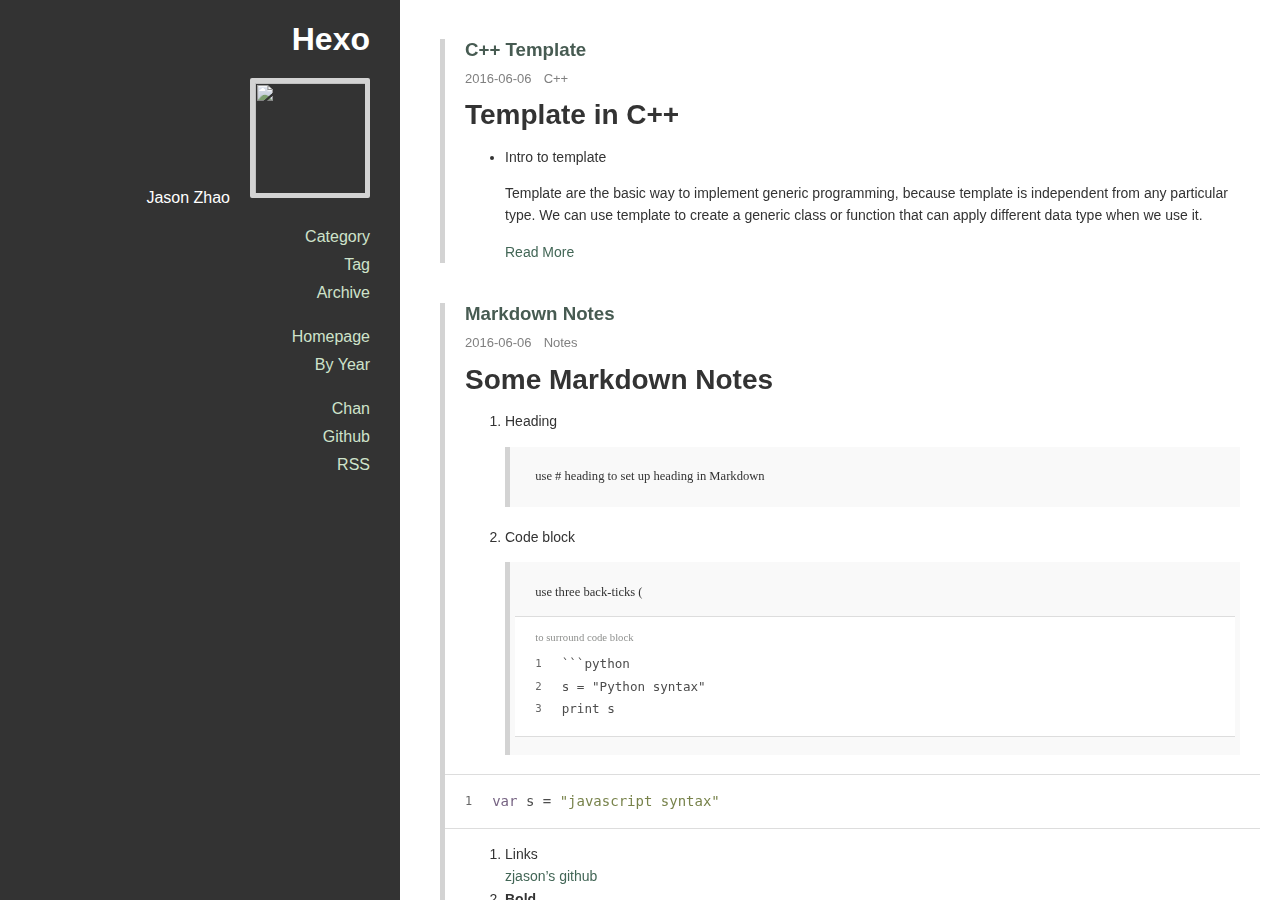
==== commit 529607aa: "Site updated: 2016-06-07 21:53:57" ====
--- a/index.html
+++ b/index.html
@@ -81,21 +81,21 @@
           
             
               <li class="category-list-container">
-                <a href="javascript:;">分类</a>
+                <a href="javascript:;">Category</a>
                 
               </li>
             
           
             
               <li class="tag-list-container">
-                <a href="javascript:;">标签</a>
+                <a href="javascript:;">Tag</a>
                 <ul class="tag-list"><li class="tag-list-item"><a class="tag-list-link" href="/tags/C/">C++</a><span class="tag-list-count">1</span></li><li class="tag-list-item"><a class="tag-list-link" href="/tags/Notes/">Notes</a><span class="tag-list-count">1</span></li></ul>
               </li>
             
           
             
               <li class="archive-list-container">
-                <a href="javascript:;">归档</a>
+                <a href="javascript:;">Archive</a>
                 <ul class="archive-list"><li class="archive-list-item"><a class="archive-list-link" href="/archives/2016/">2016</a><span class="archive-list-count">3</span></li></ul>
               </li>
             
@@ -185,7 +185,7 @@
 <p>Template are the basic way to implement generic programming, because template is independent from any particular type. We can use template to create a generic class or function that can apply different data type when we use it.
           <p>
             <a href="/2016/06/06/C-Template/">
-              阅读全文
+              Read More
             </a>
           </p>
         
@@ -283,7 +283,7 @@
 <h2 id="Quick-Start"><a href="#Quick-Start" class="headerlink" title="Quick Start"></a>Quick Start
           <p>
             <a href="/2016/06/06/hello-world/">
-              阅读全文
+              Read More
             </a>
           </p>
         
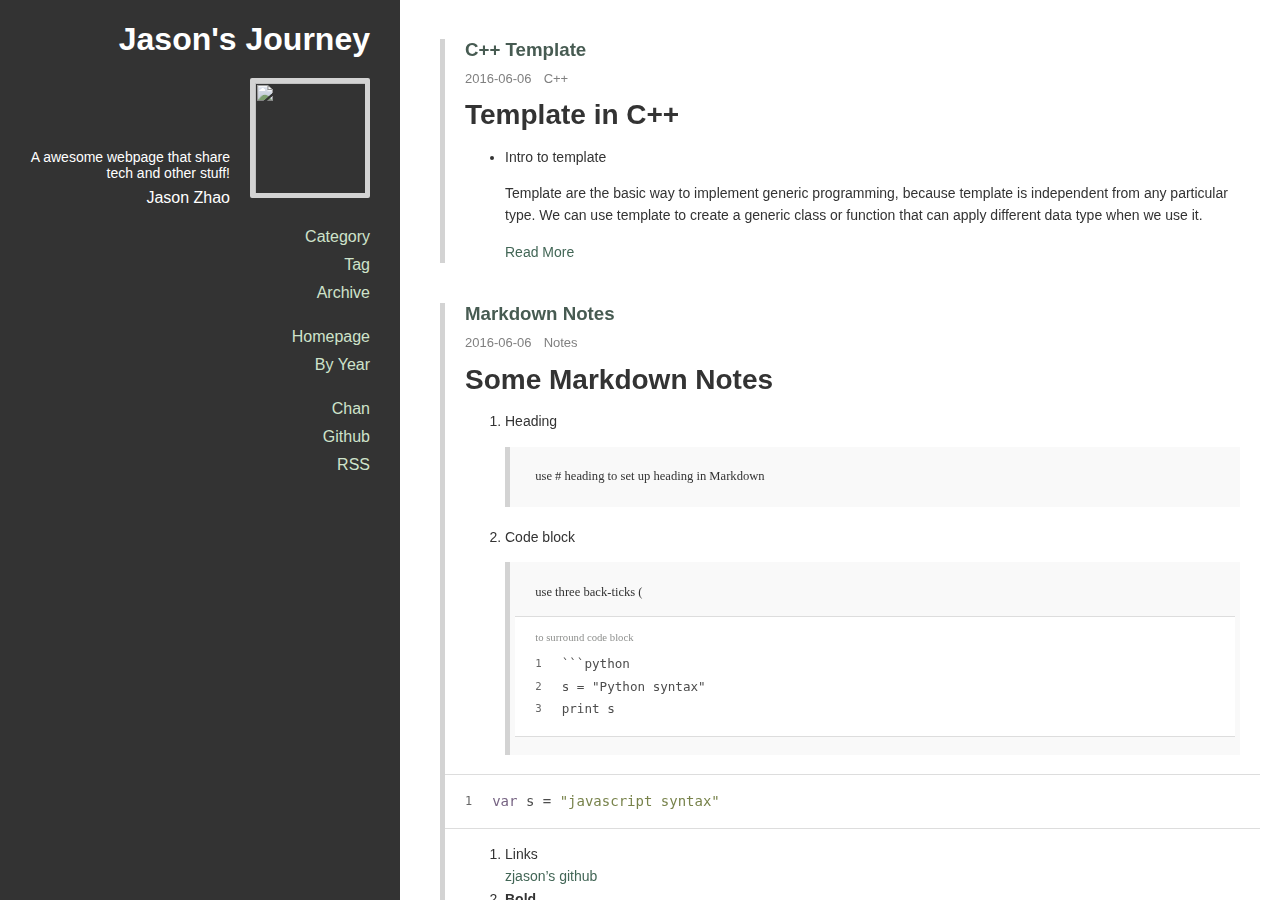
==== commit 81d3e8e9: "Site updated: 2016-06-07 22:14:05" ====
--- a/index.html
+++ b/index.html
@@ -8,22 +8,22 @@
 
 <title>
   
-    Hexo
+    Jason&#39;s Journey
   
 </title>
 
-<meta name="description">
+<meta name="description" content="A awesome webpage that share tech and other stuff!">
 <meta property="og:type" content="website">
-<meta property="og:title" content="Hexo">
+<meta property="og:title" content="Jason's Journey">
 <meta property="og:url" content="http://yoursite.com/index.html">
-<meta property="og:site_name" content="Hexo">
-<meta property="og:description">
+<meta property="og:site_name" content="Jason's Journey">
+<meta property="og:description" content="A awesome webpage that share tech and other stuff!">
 <meta name="twitter:card" content="summary">
-<meta name="twitter:title" content="Hexo">
-<meta name="twitter:description">
-
-
-  <link rel="alternative" href="/atom.xml" title="Hexo" type="application/atom+xml">
+<meta name="twitter:title" content="Jason's Journey">
+<meta name="twitter:description" content="A awesome webpage that share tech and other stuff!">
+
+
+  <link rel="alternative" href="/atom.xml" title="Jason&#39;s Journey" type="application/atom+xml">
 
 
 
@@ -50,17 +50,19 @@
     <span class="icon-bar"></span>
     <span class="icon-bar"></span>
   </button>
-  <a class="title" href="/">Hexo</a>
+  <a class="title" href="/">Jason&#39;s Journey</a>
 </div>
 
   <div class="main-container">
     <div class="sidebar">
   <div class="header">
-    <h1 class="title"><a href="/">Hexo</a></h1>
+    <h1 class="title"><a href="/">Jason&#39;s Journey</a></h1>
     
     <div class="info">
       <div class="content">
         
+          <div class="description">A awesome webpage that share tech and other stuff!</div>
+        
         
           <div class="author">Jason Zhao</div>
         
@@ -68,7 +70,7 @@
       
         <div class="avatar">
           
-            <a href="/about"><img src="https://raw.githubusercontent.com/zjason/zjason.github.io/master/img/death.jpg"></a>
+            <a href="/"><img src="https://raw.githubusercontent.com/zjason/zjason.github.io/master/images/Dva.png"></a>
           
         </div>
       
@@ -301,7 +303,7 @@
 
           <div class="main-footer">
   
-    © 2016 Hexo - Powered by <a href="http://hexo.io" target="_blank">Hexo</a> - Theme <a href="https://github.com/denjones/hexo-theme-chan" target="_blank">Chan</a>
+    © 2016 Jason&#39;s Journey - Powered by <a href="http://hexo.io" target="_blank">Hexo</a> - Theme <a href="https://github.com/denjones/hexo-theme-chan" target="_blank">Chan</a>
   
 </div>
 
